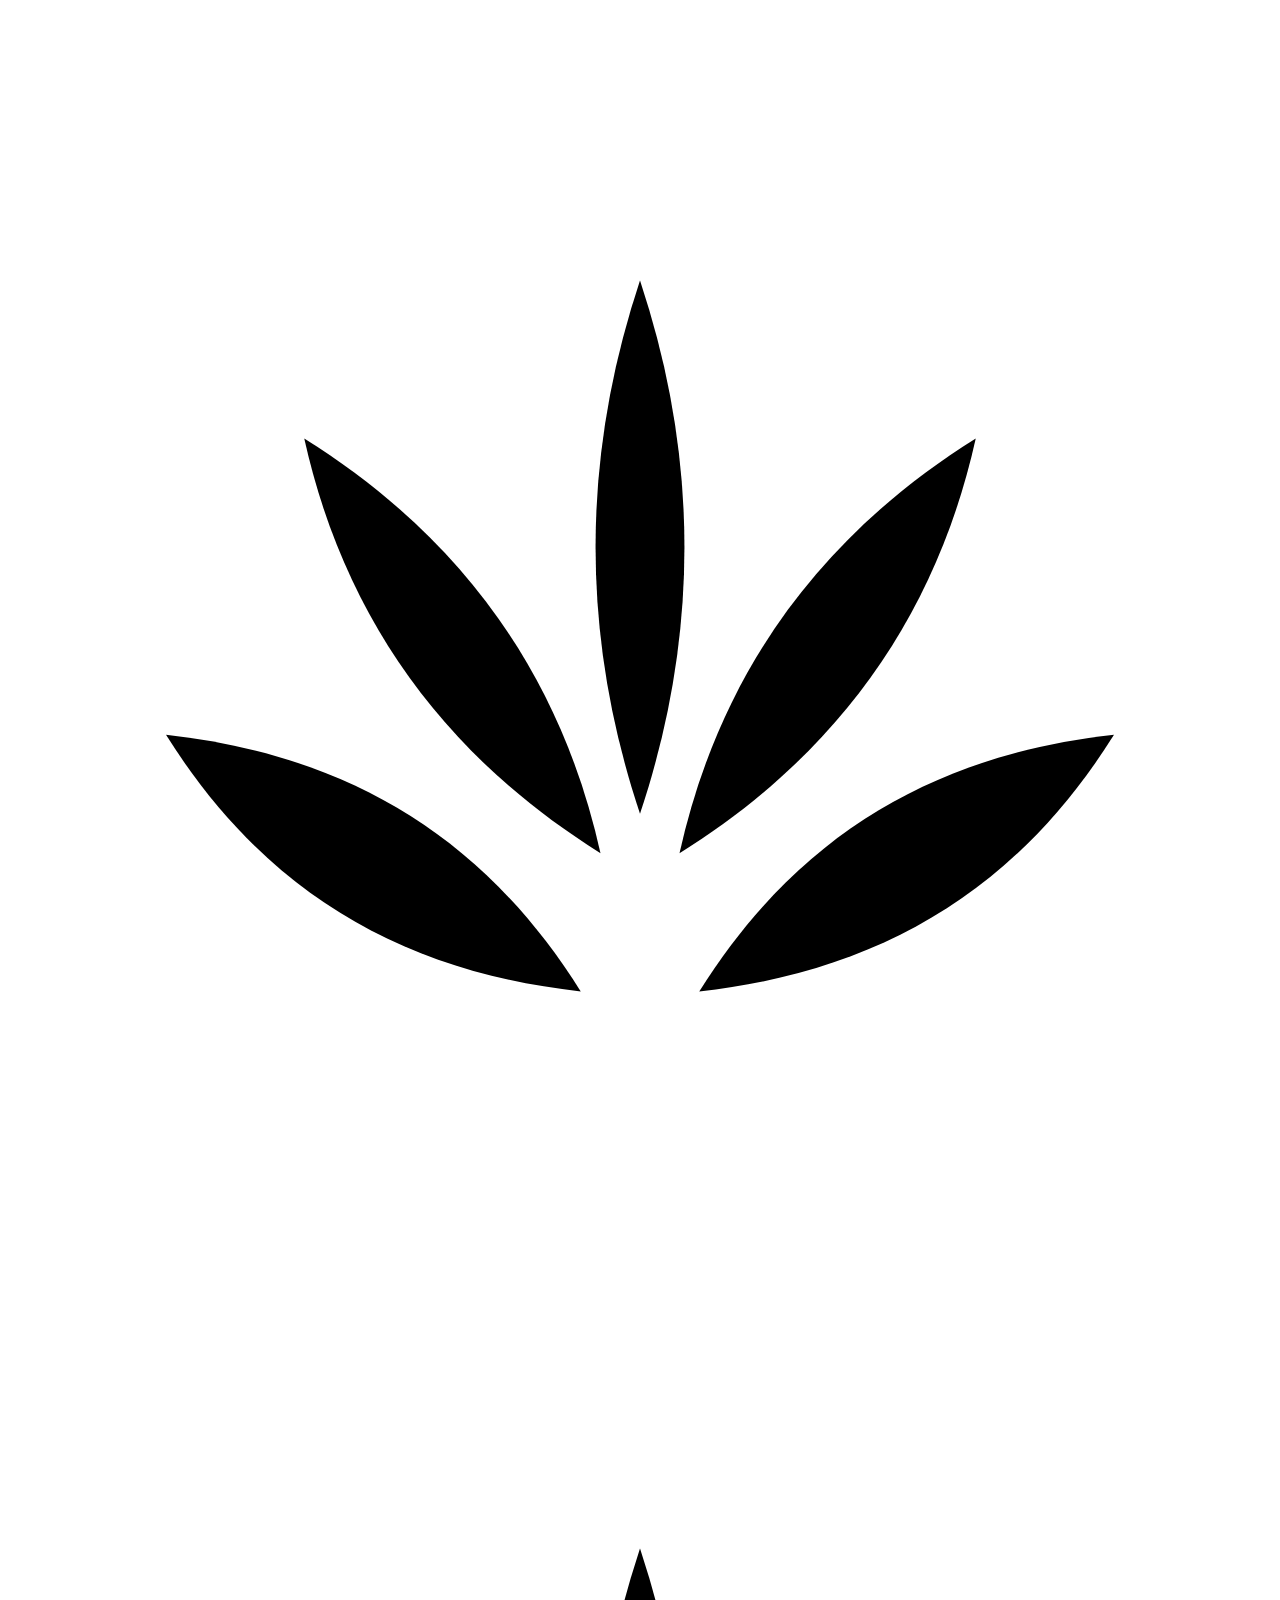
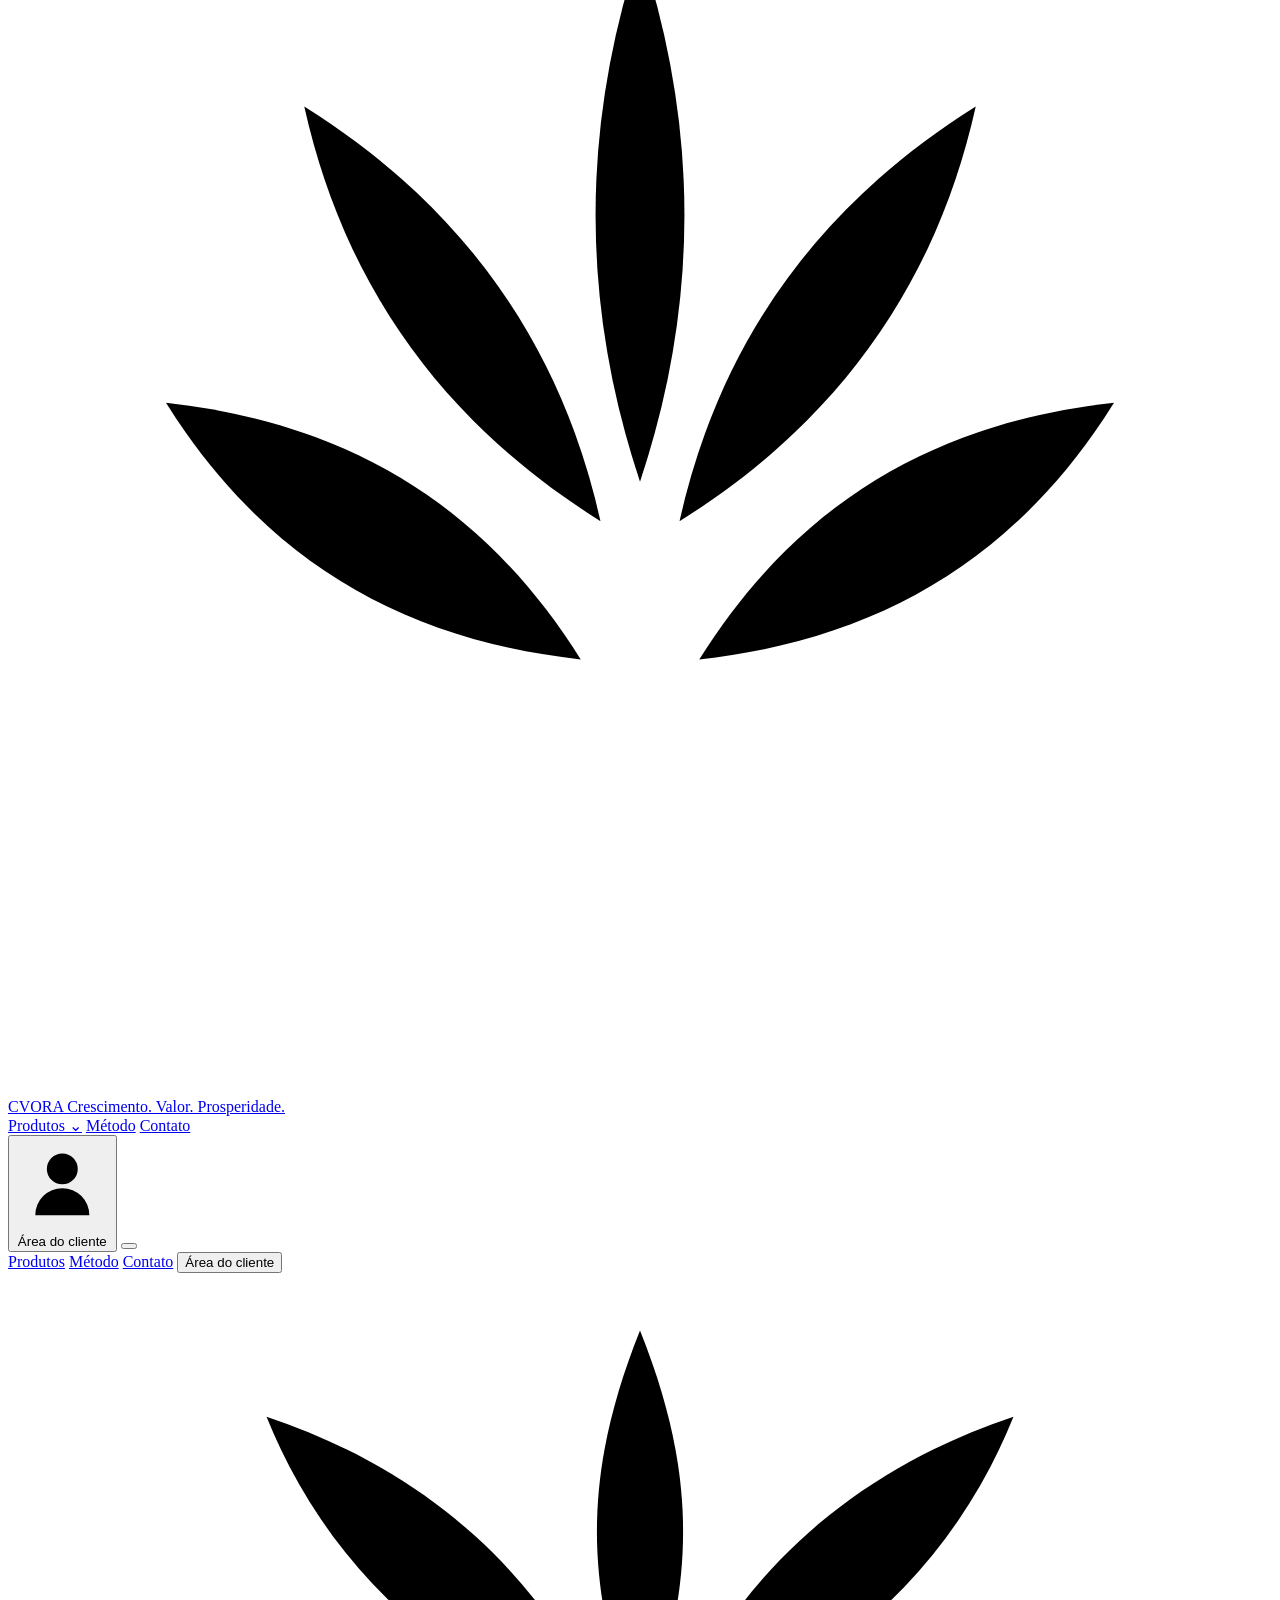
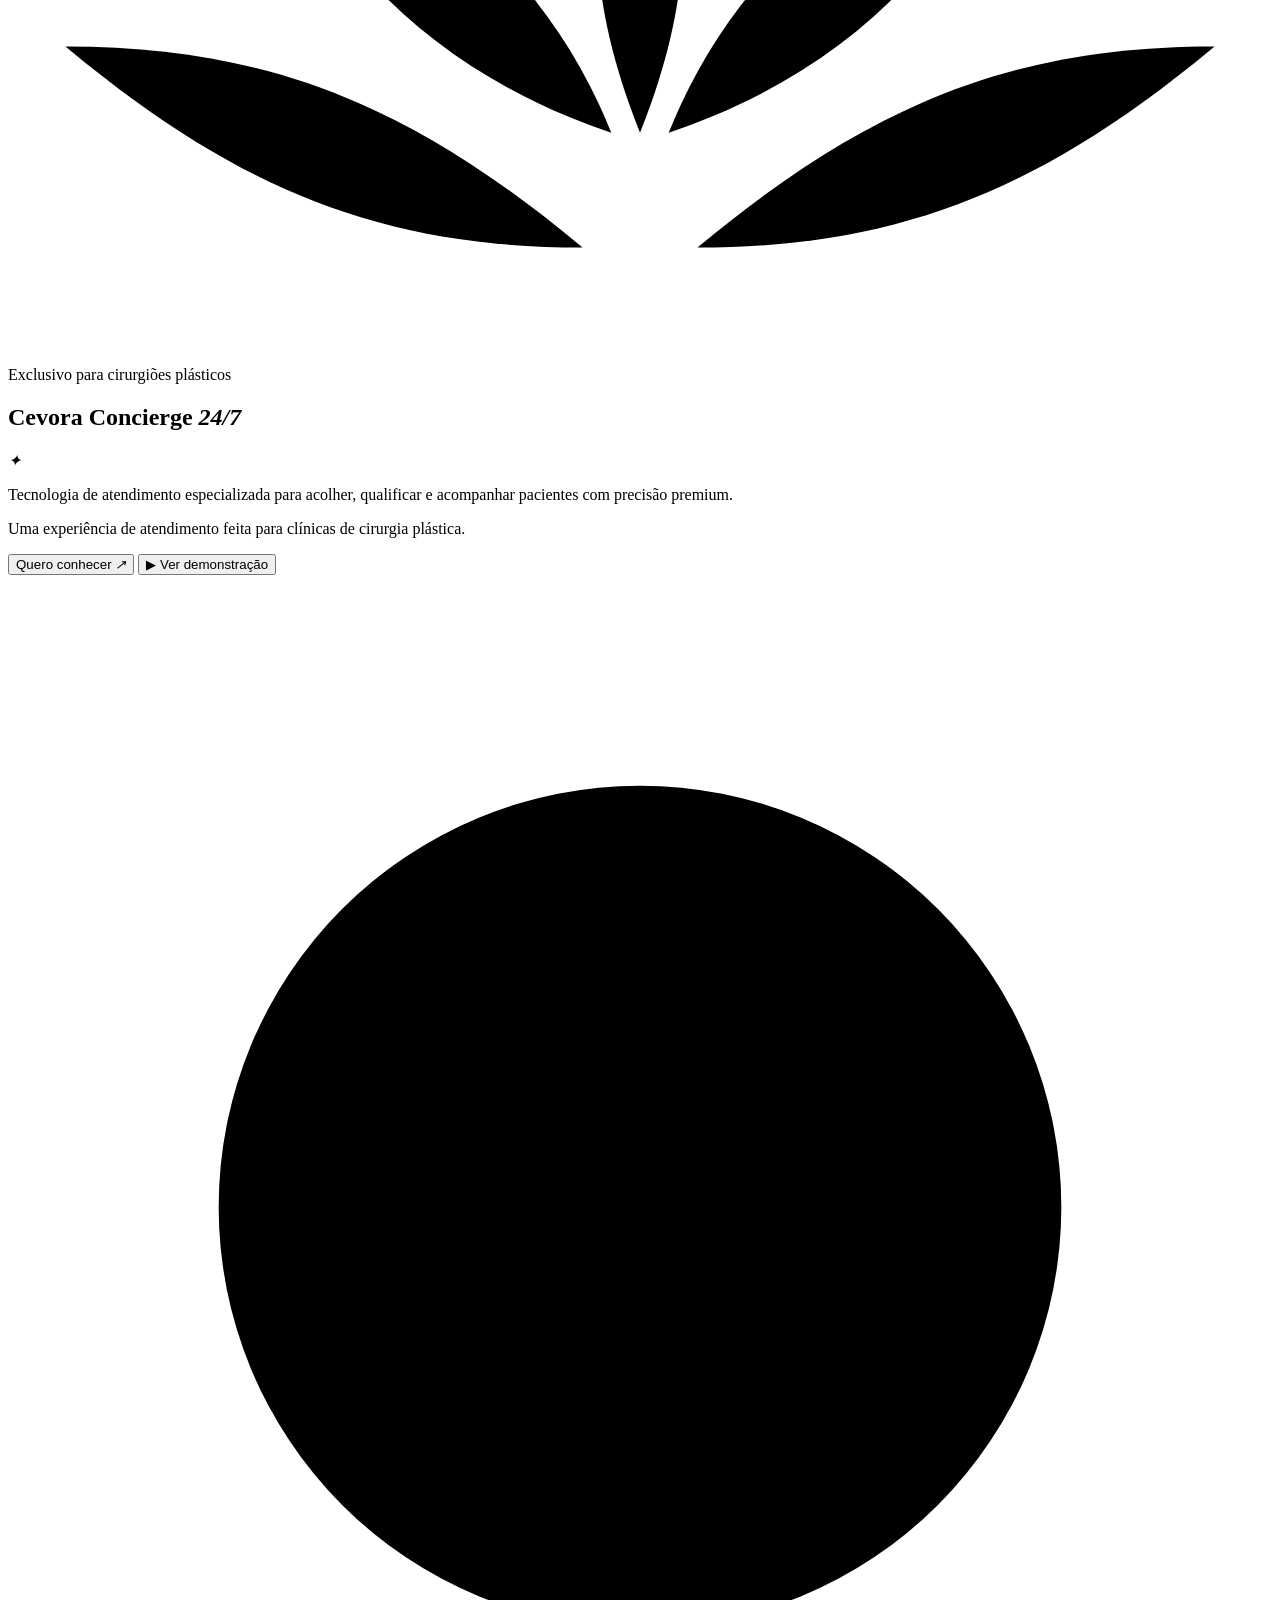
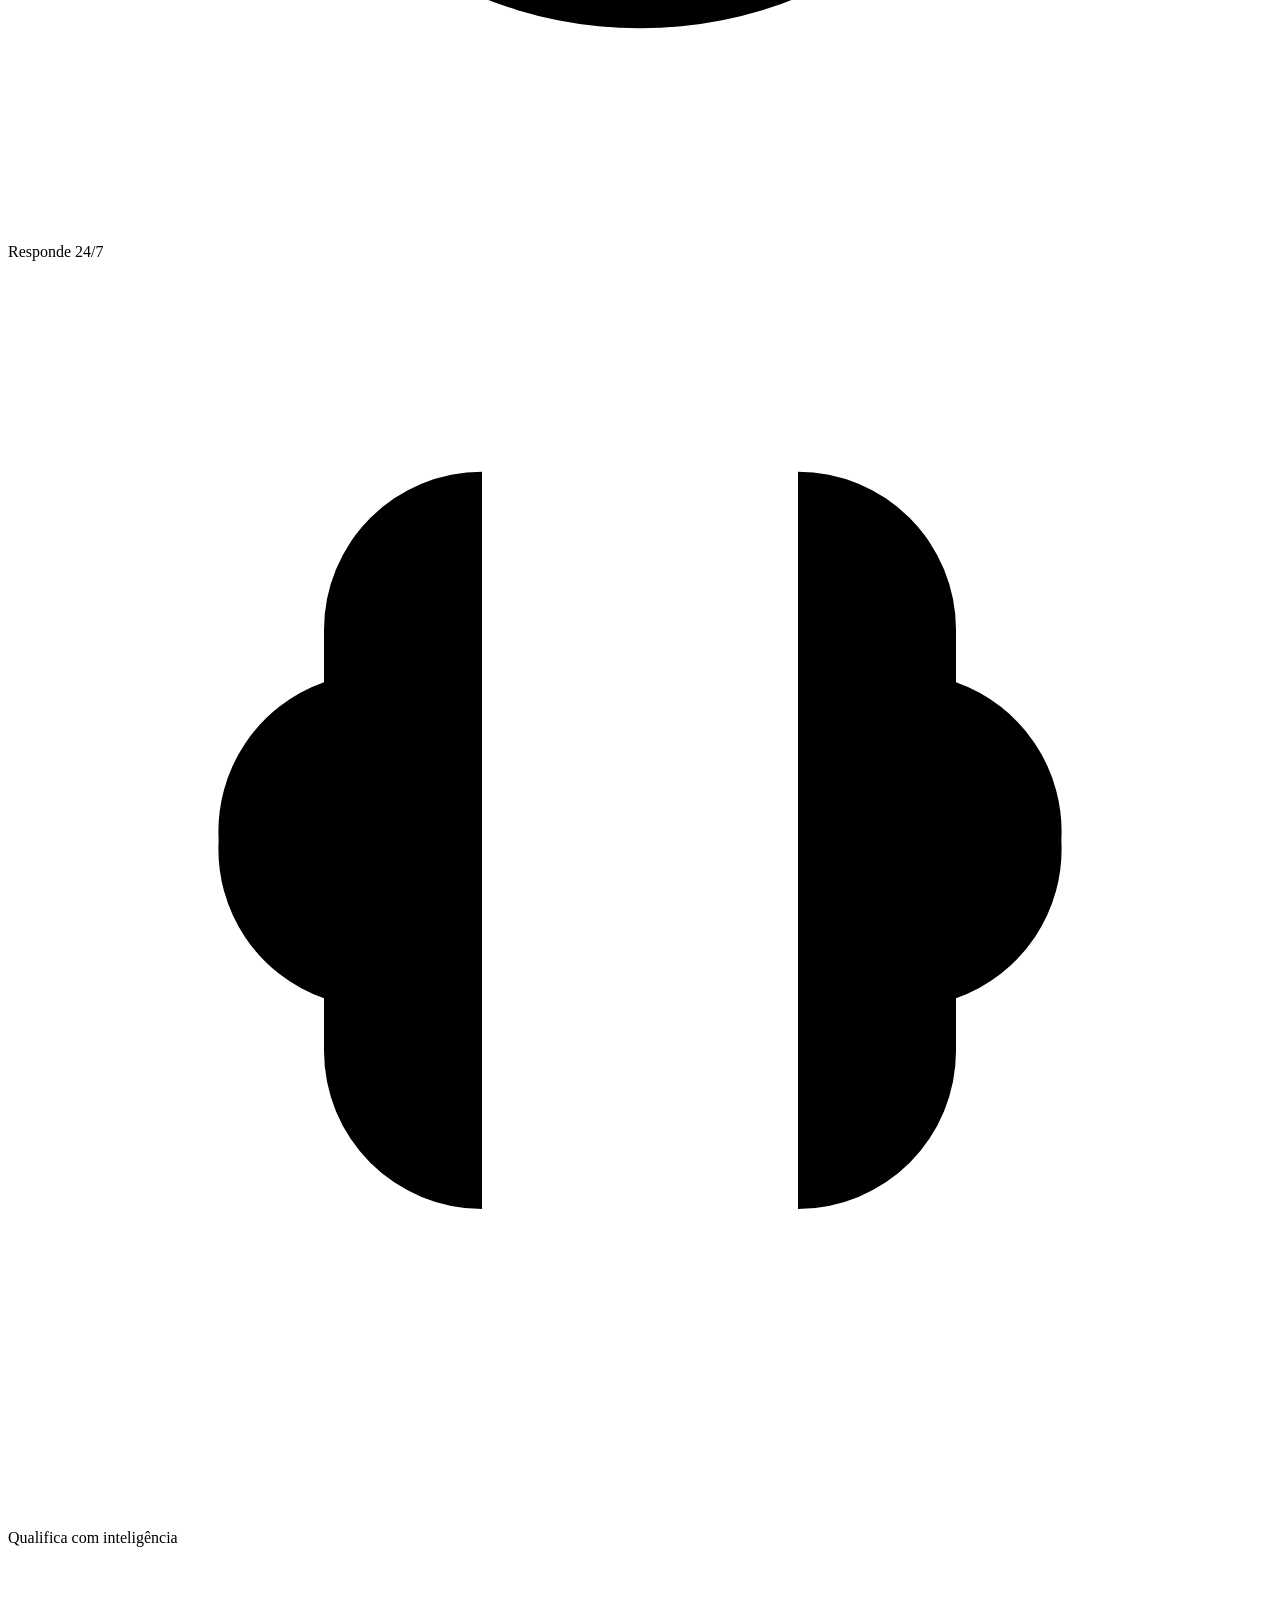
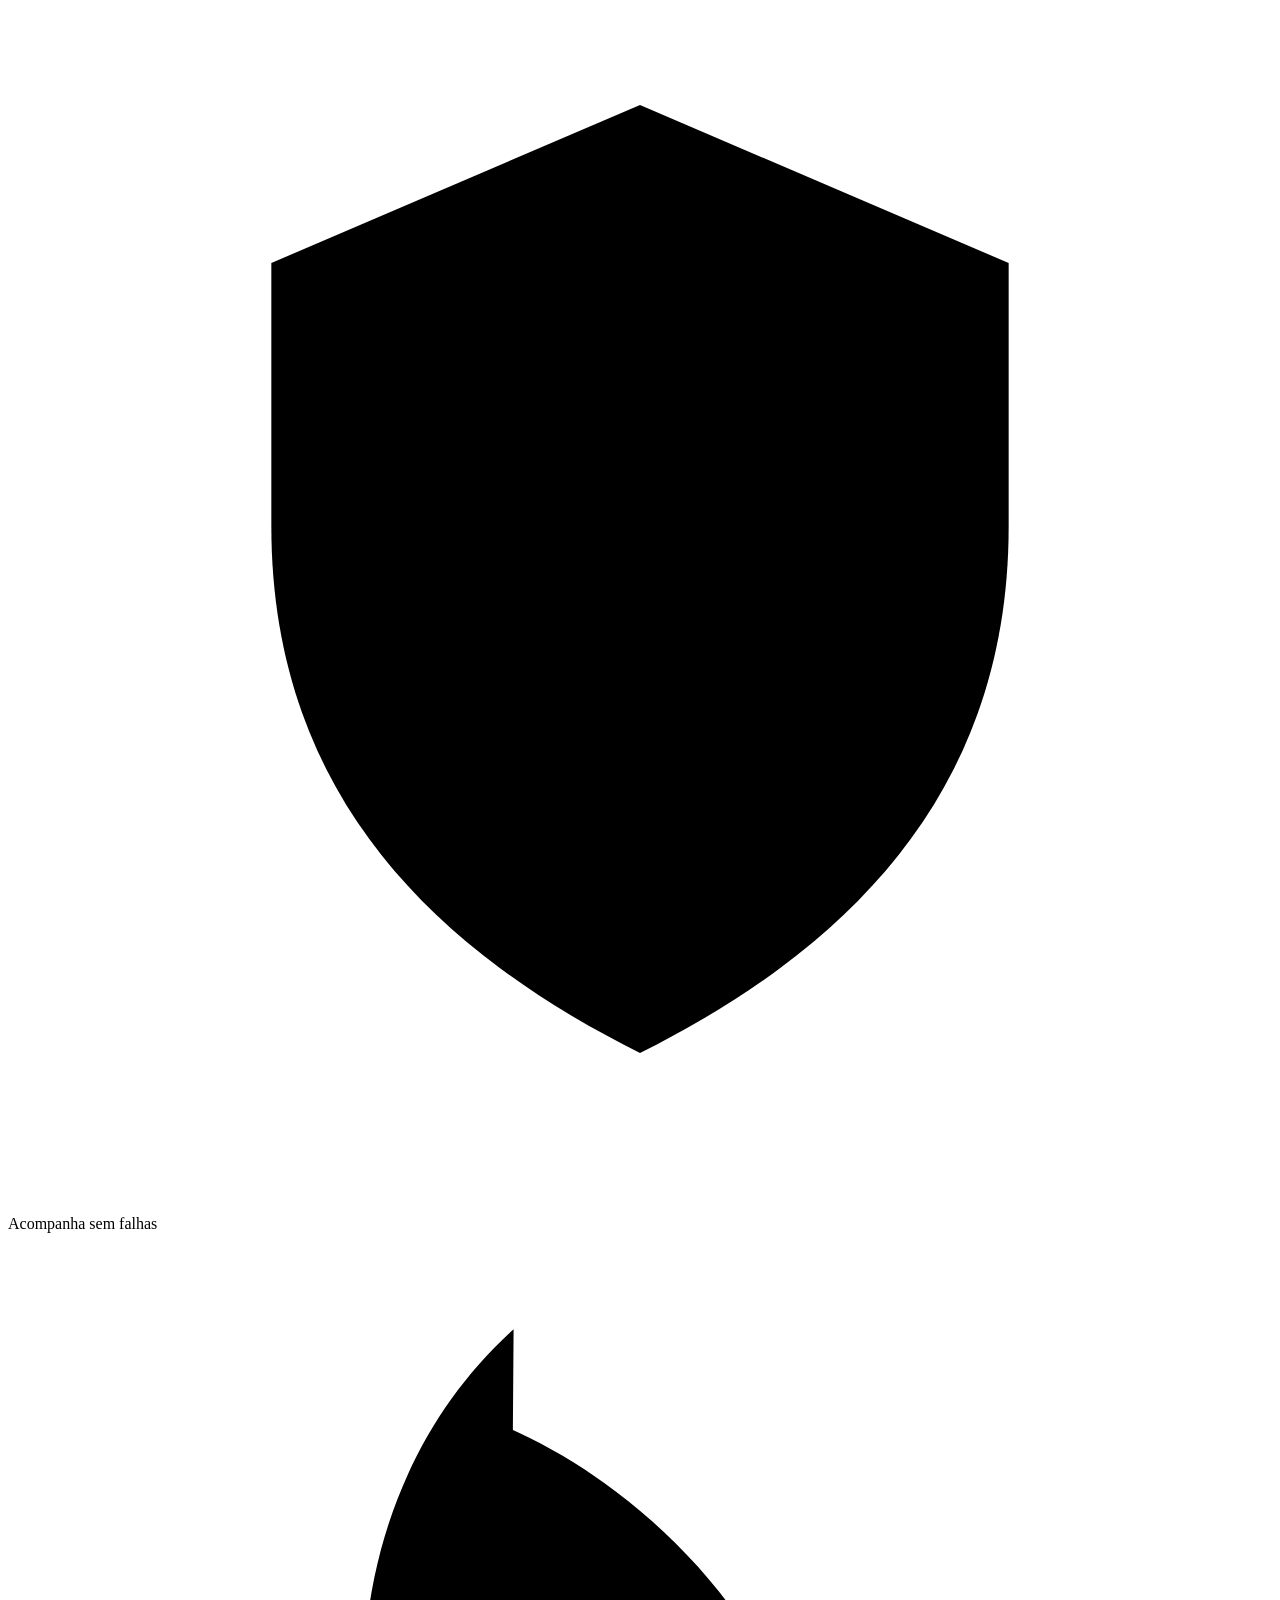
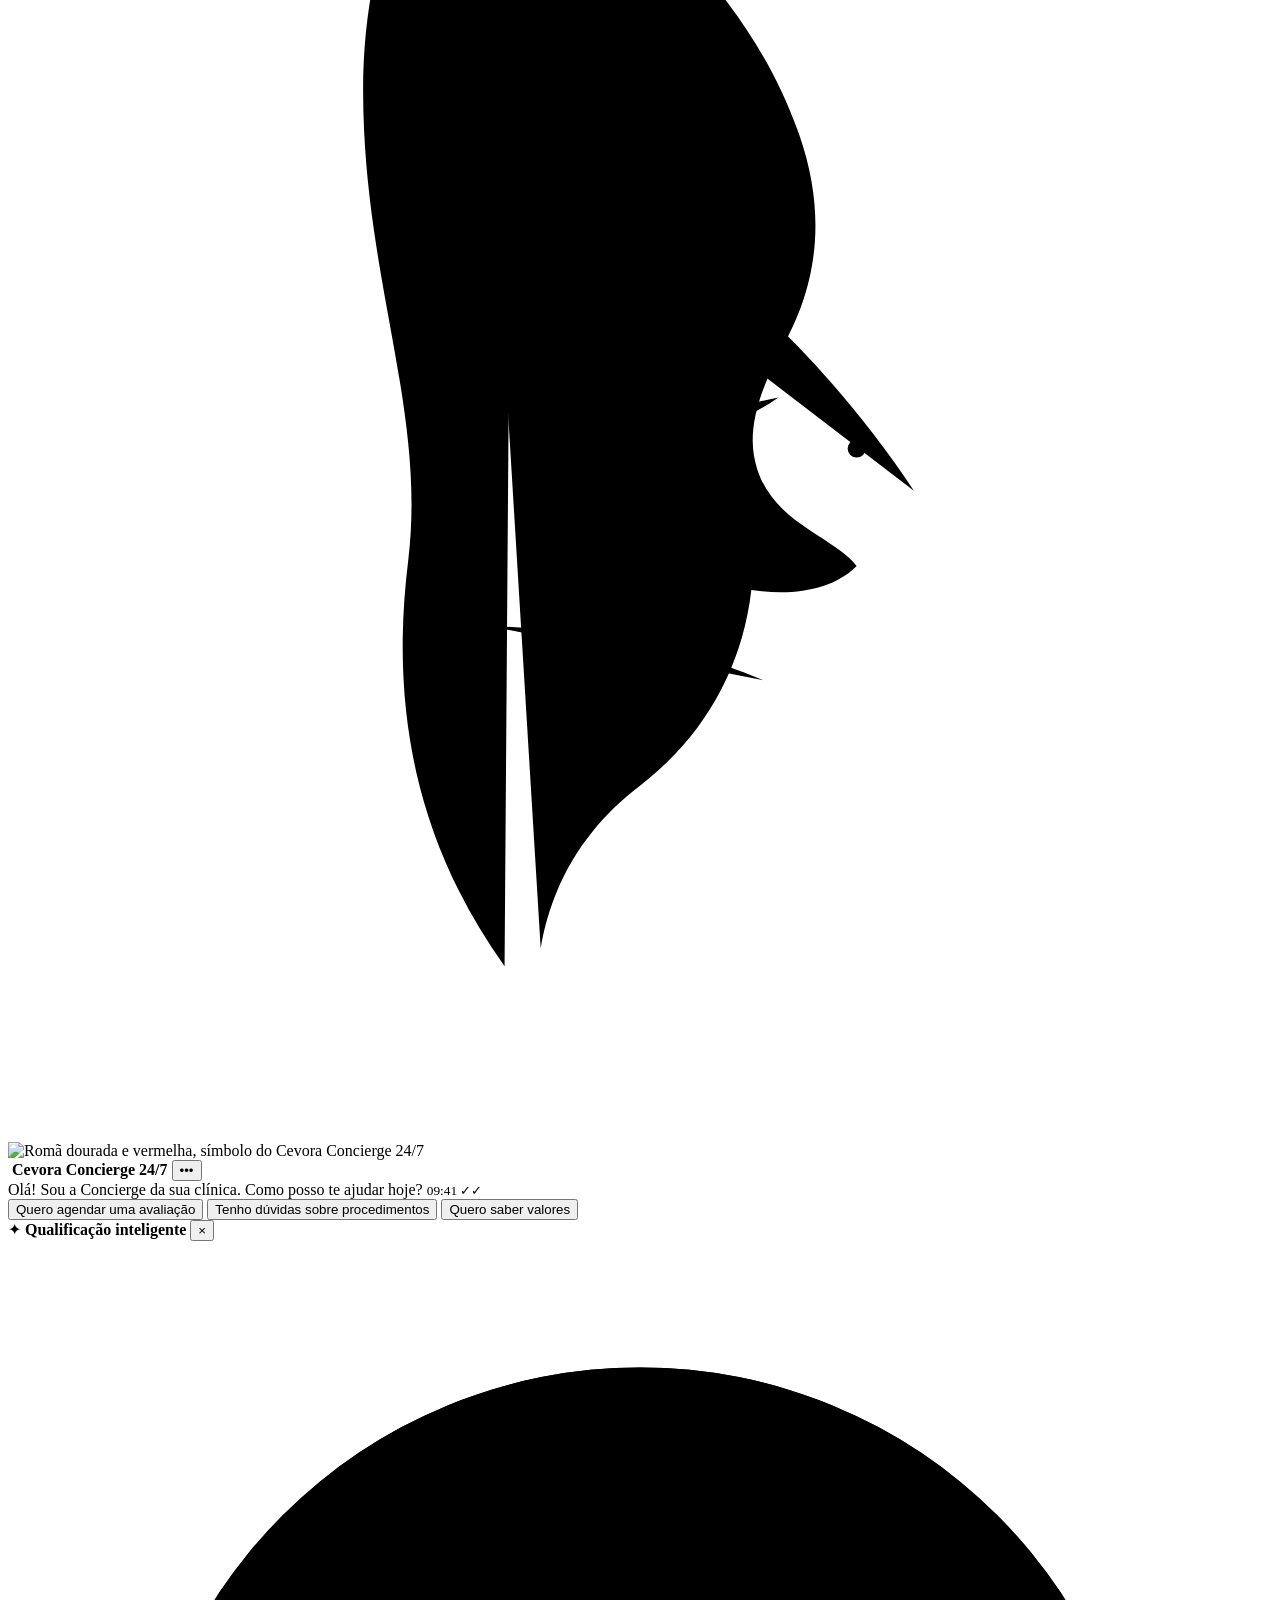
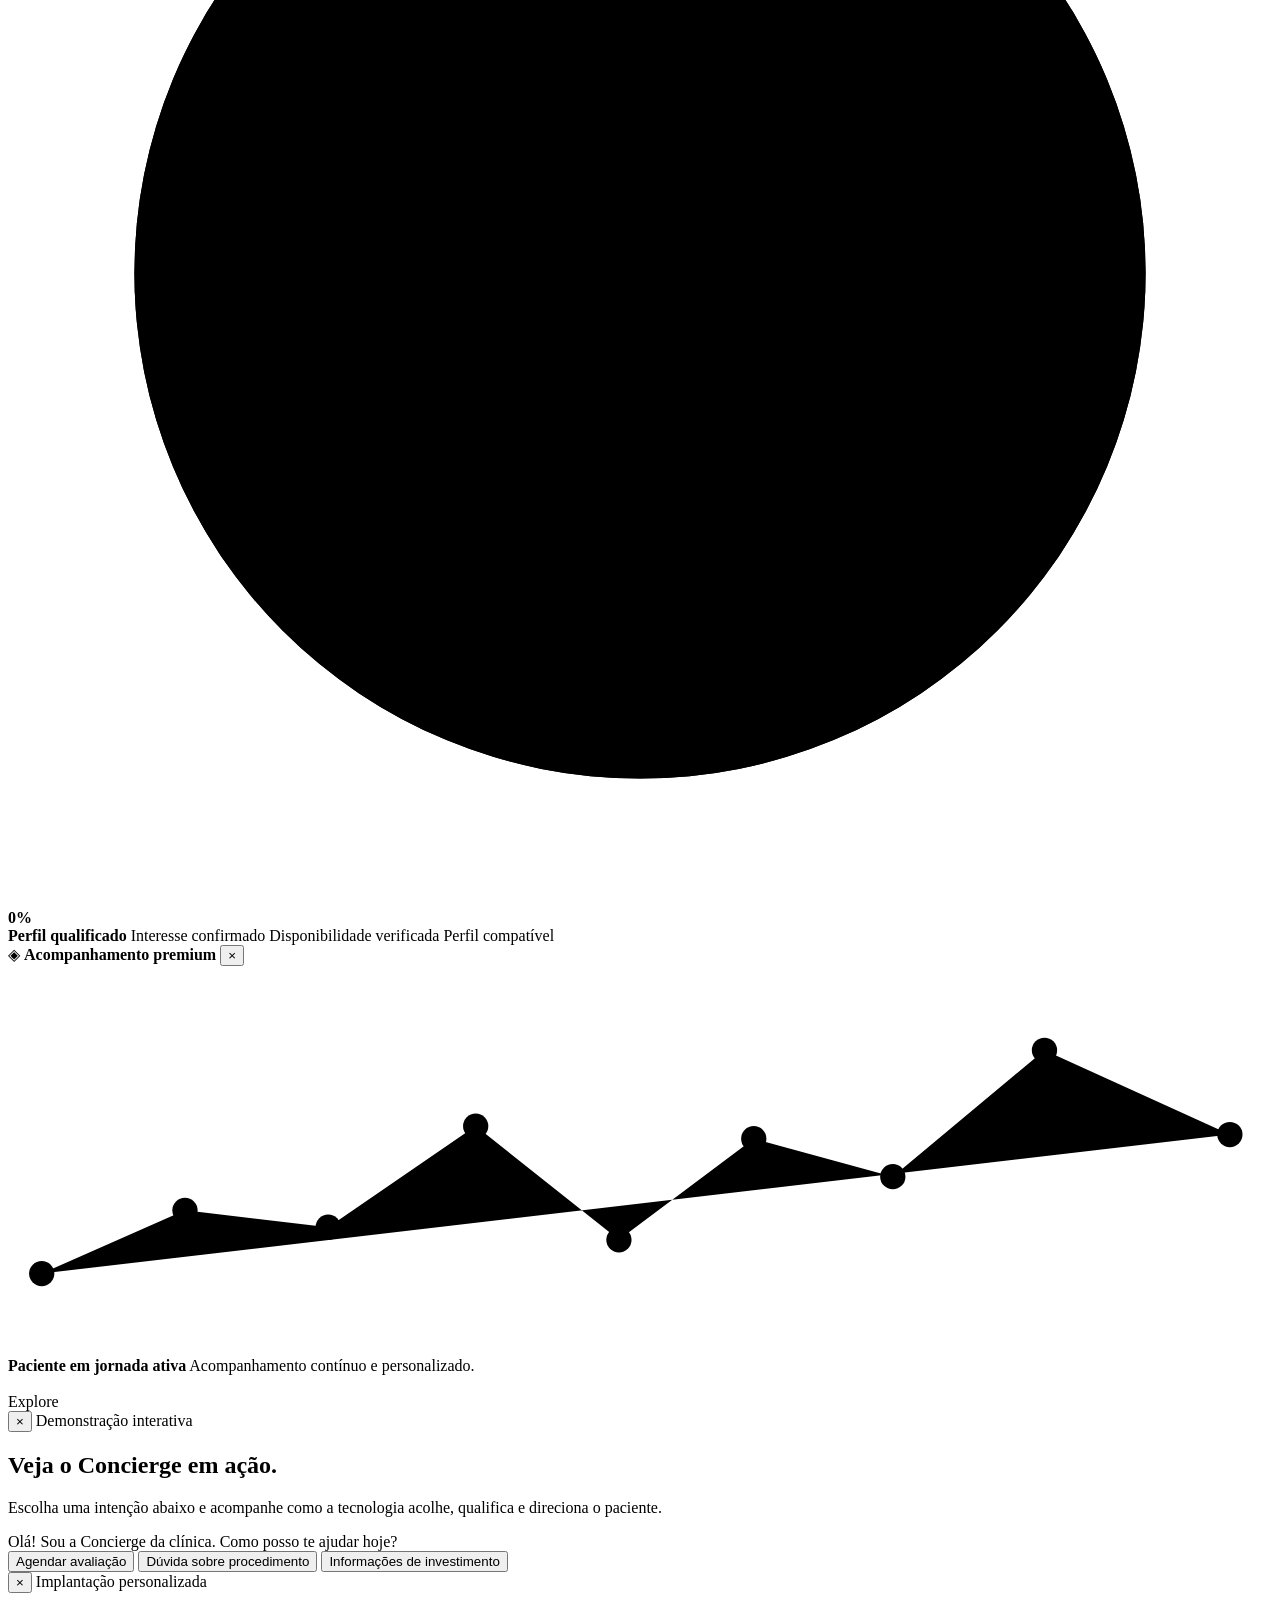
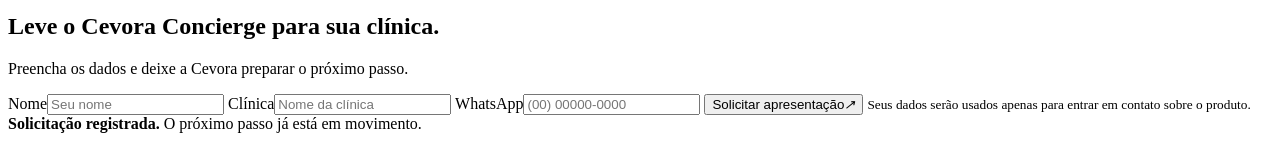
==== index.html @ 23e9121d "Add Cevora Concierge hero structure" ====
<!doctype html>
<html lang="pt-BR">
<head>
  <meta charset="utf-8" />
  <meta name="viewport" content="width=device-width, initial-scale=1" />
  <meta name="theme-color" content="#050403" />
  <meta name="description" content="Cevora Concierge 24/7: tecnologia de atendimento especializada para cirurgiões plásticos." />
  <title>Cevora Concierge 24/7</title>
  <link rel="preconnect" href="https://fonts.googleapis.com" />
  <link rel="preconnect" href="https://fonts.gstatic.com" crossorigin />
  <link href="https://fonts.googleapis.com/css2?family=Cormorant+Garamond:wght@400;500;600&family=Manrope:wght@400;500;600;700&display=swap" rel="stylesheet" />
  <link rel="icon" href="favicon.svg" type="image/svg+xml" />
  <link rel="stylesheet" href="styles.css" />
</head>
<body>
  <div class="page-noise" aria-hidden="true"></div>
  <div class="page-grid" aria-hidden="true"></div>
  <canvas id="ambientCanvas" class="ambient-canvas" aria-hidden="true"></canvas>

  <div class="loader" id="loader" aria-hidden="true">
    <div class="loader__mark">
      <svg viewBox="0 0 64 64" role="img" aria-label="Símbolo Cevora">
        <path d="M32 6c3 9 3 18 0 27C29 24 29 15 32 6Z" />
        <path d="M15 14c8 5 13 12 15 21-8-5-13-12-15-21Z" />
        <path d="M49 14c-8 5-13 12-15 21 8-5 13-12 15-21Z" />
        <path d="M8 29c9 1 16 5 21 13-9-1-16-5-21-13Z" />
        <path d="M56 29c-9 1-16 5-21 13 9-1 16-5 21-13Z" />
        <path d="M19 47c7 3 19 3 26 0" fill="none" />
      </svg>
    </div>
    <div class="loader__line"><span></span></div>
  </div>

  <header class="site-header" data-animate="header">
    <div class="header-frame frame-corners">
      <a class="brand" href="#top" aria-label="Cevora, início">
        <span class="brand__mark" aria-hidden="true">
          <svg viewBox="0 0 64 64">
            <path d="M32 6c3 9 3 18 0 27C29 24 29 15 32 6Z" />
            <path d="M15 14c8 5 13 12 15 21-8-5-13-12-15-21Z" />
            <path d="M49 14c-8 5-13 12-15 21 8-5 13-12 15-21Z" />
            <path d="M8 29c9 1 16 5 21 13-9-1-16-5-21-13Z" />
            <path d="M56 29c-9 1-16 5-21 13 9-1 16-5 21-13Z" />
            <path d="M19 47c7 3 19 3 26 0" fill="none" />
          </svg>
        </span>
        <span class="brand__type">
          <span class="brand__name" aria-label="CEVORA">
            <span>C</span><span class="brand__e" aria-hidden="true"><i></i><i></i><i></i></span><span>VORA</span>
          </span>
          <span class="brand__tag">Crescimento. Valor. Prosperidade.</span>
        </span>
      </a>

      <nav class="desktop-nav" aria-label="Navegação principal">
        <a href="#produto">Produtos <span>⌄</span></a>
        <a href="#metodo">Método</a>
        <a href="#contato">Contato</a>
      </nav>

      <div class="header-actions">
        <button class="client-button" type="button" data-open="contact">
          <svg viewBox="0 0 24 24" aria-hidden="true"><path d="M12 12a4 4 0 1 0 0-8 4 4 0 0 0 0 8Zm7 8a7 7 0 0 0-14 0" /></svg>
          Área do cliente
        </button>
        <button class="menu-button" id="menuButton" type="button" aria-label="Abrir menu" aria-expanded="false">
          <span></span><span></span>
        </button>
      </div>
    </div>
  </header>

  <div class="mobile-menu" id="mobileMenu" aria-hidden="true">
    <a href="#produto">Produtos</a>
    <a href="#metodo">Método</a>
    <a href="#contato">Contato</a>
    <button type="button" data-open="contact">Área do cliente</button>
  </div>

  <main id="top">
    <section class="hero frame-corners" id="produto">
      <div class="hero__ornament hero__ornament--left" aria-hidden="true"></div>
      <div class="hero__ornament hero__ornament--right" aria-hidden="true"></div>
      <div class="hero__halo hero__halo--one" aria-hidden="true"></div>
      <div class="hero__halo hero__halo--two" aria-hidden="true"></div>

      <div class="hero__content">
        <div class="eyebrow reveal clip-slide delay-100">
          <span class="eyebrow__icon" aria-hidden="true">
            <svg viewBox="0 0 44 24"><path d="M22 2c2 5 2 9 0 14-2-5-2-9 0-14Z"/><path d="M9 5c6 2 10 6 12 11-6-2-10-6-12-11Z"/><path d="M35 5c-6 2-10 6-12 11 6-2 10-6 12-11Z"/><path d="M2 13c7 0 12 2 18 7-7 0-12-2-18-7Z"/><path d="M42 13c-7 0-12 2-18 7 7 0 12-2 18-7Z"/></svg>
          </span>
          Exclusivo para cirurgiões plásticos
        </div>

        <h1 class="hero__title" aria-label="Cevora Concierge 24/7">
          <span class="word-mask"><span class="word-inner gold-gradient">Cevora</span></span>
          <span class="word-mask"><span class="word-inner delay-100">Concierge <em>24/7</em></span></span>
        </h1>

        <div class="title-rule reveal clip-slide delay-300" aria-hidden="true">
          <span></span><i>✦</i><span></span>
        </div>

        <p class="hero__copy reveal clip-slide delay-400">
          Tecnologia de atendimento especializada para acolher, qualificar e acompanhar pacientes com precisão premium.
        </p>

        <p class="hero__support reveal clip-slide delay-500">
          <span></span>
          Uma experiência de atendimento feita para clínicas de cirurgia plástica.
        </p>

        <div class="hero__actions reveal clip-slide delay-600">
          <button class="button button--primary magnetic" type="button" data-open="contact">
            <span class="button__icon pomegranate-mini" aria-hidden="true"></span>
            <span>Quero conhecer</span>
            <i aria-hidden="true">↗</i>
          </button>
          <button class="button button--ghost magnetic" type="button" data-open="demo">
            <span class="play-icon" aria-hidden="true">▶</span>
            <span>Ver demonstração</span>
          </button>
        </div>

        <div class="benefits reveal clip-slide delay-700" aria-label="Principais benefícios">
          <div class="benefit-card" data-tilt>
            <span class="benefit-card__icon">
              <svg viewBox="0 0 24 24" aria-hidden="true"><path d="M12 7v5l3 2"/><circle cx="12" cy="12" r="8"/><path d="M19 5l2-2M5 5 3 3"/></svg>
            </span>
            <span>Responde 24/7</span>
          </div>
          <div class="benefit-card" data-tilt>
            <span class="benefit-card__icon">
              <svg viewBox="0 0 24 24" aria-hidden="true"><path d="M9 4a3 3 0 0 0-3 3v1a3 3 0 0 0-2 3 3 3 0 0 0 2 3v1a3 3 0 0 0 3 3M15 4a3 3 0 0 1 3 3v1a3 3 0 0 1 2 3 3 3 0 0 1-2 3v1a3 3 0 0 1-3 3M9 4v16M15 4v16M9 9h6M9 15h6"/></svg>
            </span>
            <span>Qualifica com inteligência</span>
          </div>
          <div class="benefit-card" data-tilt>
            <span class="benefit-card__icon">
              <svg viewBox="0 0 24 24" aria-hidden="true"><path d="M12 3 5 6v5c0 5 3 8 7 10 4-2 7-5 7-10V6l-7-3Z"/><path d="m9 12 2 2 4-5"/></svg>
            </span>
            <span>Acompanha sem falhas</span>
          </div>
        </div>
      </div>

      <div class="hero__visual reveal clip-slide delay-300" aria-label="Demonstração visual do Cevora Concierge 24/7">
        <svg class="face-outline" viewBox="0 0 420 500" aria-hidden="true">
          <path d="M168 32c-32 29-50 71-50 120 0 62 21 106 15 156-6 48 2 93 32 135" />
          <path d="M154 60c44 15 91 55 109 107 9 26 6 49-5 69-9 17-13 30-9 42 6 18 25 22 33 32-8 8-21 10-35 8-3 26-16 49-37 65-16 12-29 30-33 54" />
          <path d="M173 94c-3 43 7 77 31 101 18 18 25 33 21 46-4 11-14 17-28 18" />
          <path d="M145 166c19-15 42-18 61-6" />
          <path d="M211 264c16 3 31 0 45-10" />
          <path d="M160 330c32 1 63 6 91 18" />
          <path class="face-outline__dotted" d="M126 151c64 18 132 69 175 134" />
          <circle cx="126" cy="151" r="3"/><circle cx="166" cy="168" r="3"/><circle cx="206" cy="193" r="3"/><circle cx="247" cy="230" r="3"/><circle cx="282" cy="271" r="3"/>
        </svg>

        <div class="orbit orbit--outer" aria-hidden="true"><span class="orbit-node orbit-node--one"></span><span class="orbit-node orbit-node--two"></span></div>
        <div class="orbit orbit--inner" aria-hidden="true"><span class="orbit-node orbit-node--three"></span></div>
        <div class="product-glow" aria-hidden="true"></div>

        <div class="product-art parallax-layer" data-depth="0.08">
          <img src="assets/pomegranate.webp" alt="Romã dourada e vermelha, símbolo do Cevora Concierge 24/7" />
        </div>

        <article class="floating-card chat-card parallax-layer" data-depth="0.14" data-float="1">
          <header class="floating-card__header">
            <span class="avatar"><img src="assets/pomegranate.webp" alt="" /></span>
            <strong>Cevora Concierge 24/7</strong>
            <button type="button" aria-label="Mais opções">•••</button>
          </header>
          <div class="chat-message" id="chatMessage" aria-live="polite">
            <span>Olá! Sou a Concierge da sua clínica.</span>
            <span>Como posso te ajudar hoje?</span>
            <small>09:41 ✓✓</small>
          </div>
          <div class="chat-options">
            <button type="button" data-chat="Quero agendar uma avaliação">Quero agendar uma avaliação</button>
            <button type="button" data-chat="Tenho dúvidas sobre procedimentos">Tenho dúvidas sobre procedimentos</button>
            <button type="button" data-chat="Quero saber valores">Quero saber valores</button>
          </div>
        </article>

        <article class="floating-card score-card parallax-layer" data-depth="0.1" data-float="2">
          <header class="floating-card__header compact">
            <span class="spark">✦</span>
            <strong>Qualificação inteligente</strong>
            <button type="button" aria-label="Fechar cartão">×</button>
          </header>
          <div class="score-card__body">
            <div class="score-ring" aria-label="92 por cento qualificado">
              <svg viewBox="0 0 100 100" aria-hidden="true">
                <circle cx="50" cy="50" r="40" class="score-ring__track" />
                <circle cx="50" cy="50" r="40" class="score-ring__value" />
              </svg>
              <strong data-count="92">0%</strong>
            </div>
            <div class="score-copy">
              <strong>Perfil qualificado</strong>
              <span>Interesse confirmado</span>
              <span>Disponibilidade verificada</span>
              <span>Perfil compatível</span>
            </div>
          </div>
        </article>

        <article class="floating-card journey-card parallax-layer" data-depth="0.07" data-float="3">
          <header class="floating-card__header compact">
            <span class="journey-icon">◈</span>
            <strong>Acompanhamento premium</strong>
            <button type="button" aria-label="Fechar cartão">×</button>
          </header>
          <svg class="journey-chart" viewBox="0 0 300 92" role="img" aria-label="Evolução da jornada do paciente">
            <defs>
              <linearGradient id="chartGradient" x1="0" y1="0" x2="1" y2="0">
                <stop offset="0" stop-color="#8d1f29" />
                <stop offset="1" stop-color="#e5b968" />
              </linearGradient>
            </defs>
            <path class="journey-chart__grid" d="M0 70H300M0 45H300M0 20H300" />
            <path class="journey-chart__line" d="M8 73 42 58 76 62 111 38 145 65 177 41 210 50 246 20 290 40" />
            <g class="journey-chart__points">
              <circle cx="8" cy="73" r="3"/><circle cx="42" cy="58" r="3"/><circle cx="76" cy="62" r="3"/><circle cx="111" cy="38" r="3"/><circle cx="145" cy="65" r="3"/><circle cx="177" cy="41" r="3"/><circle cx="210" cy="50" r="3"/><circle cx="246" cy="20" r="3"/><circle cx="290" cy="40" r="3"/>
            </g>
          </svg>
          <div class="journey-card__status">
            <strong>Paciente em jornada ativa</strong>
            <span>Acompanhamento contínuo e personalizado.</span>
          </div>
        </article>

        <div class="product-badge parallax-layer" data-depth="0.11">
          <img src="assets/pomegranate.webp" alt="" />
        </div>
      </div>

      <div class="scroll-hint" aria-hidden="true"><span></span>Explore</div>
    </section>
  </main>

  <div class="modal" id="demoModal" aria-hidden="true" role="dialog" aria-modal="true" aria-labelledby="demoTitle">
    <div class="modal__backdrop" data-close="demo"></div>
    <div class="modal__panel frame-corners">
      <button class="modal__close" type="button" aria-label="Fechar demonstração" data-close="demo">×</button>
      <span class="modal__eyebrow">Demonstração interativa</span>
      <h2 id="demoTitle">Veja o Concierge em ação.</h2>
      <p>Escolha uma intenção abaixo e acompanhe como a tecnologia acolhe, qualifica e direciona o paciente.</p>
      <div class="demo-shell">
        <div class="demo-shell__messages" id="demoMessages">
          <div class="demo-message demo-message--bot">Olá! Sou a Concierge da clínica. Como posso te ajudar hoje?</div>
        </div>
        <div class="demo-shell__options">
          <button type="button" data-demo="agendamento">Agendar avaliação</button>
          <button type="button" data-demo="procedimento">Dúvida sobre procedimento</button>
          <button type="button" data-demo="valor">Informações de investimento</button>
        </div>
      </div>
    </div>
  </div>

  <div class="modal" id="contactModal" aria-hidden="true" role="dialog" aria-modal="true" aria-labelledby="contactTitle">
    <div class="modal__backdrop" data-close="contact"></div>
    <div class="modal__panel modal__panel--contact frame-corners">
      <button class="modal__close" type="button" aria-label="Fechar formulário" data-close="contact">×</button>
      <span class="modal__eyebrow">Implantação personalizada</span>
      <h2 id="contactTitle">Leve o Cevora Concierge para sua clínica.</h2>
      <p>Preencha os dados e deixe a Cevora preparar o próximo passo.</p>
      <form class="lead-form" id="leadForm">
        <label>Nome<input type="text" name="nome" autocomplete="name" required placeholder="Seu nome" /></label>
        <label>Clínica<input type="text" name="clinica" required placeholder="Nome da clínica" /></label>
        <label>WhatsApp<input type="tel" name="whatsapp" autocomplete="tel" required placeholder="(00) 00000-0000" /></label>
        <button class="button button--primary" type="submit"><span>Solicitar apresentação</span><i>↗</i></button>
        <small>Seus dados serão usados apenas para entrar em contato sobre o produto.</small>
      </form>
      <div class="form-success" id="formSuccess" aria-live="polite">
        <strong>Solicitação registrada.</strong>
        <span>O próximo passo já está em movimento.</span>
      </div>
    </div>
  </div>

  <script src="https://cdn.jsdelivr.net/npm/gsap@3.12.5/dist/gsap.min.js"></script>
  <script src="script.js"></script>
</body>
</html>
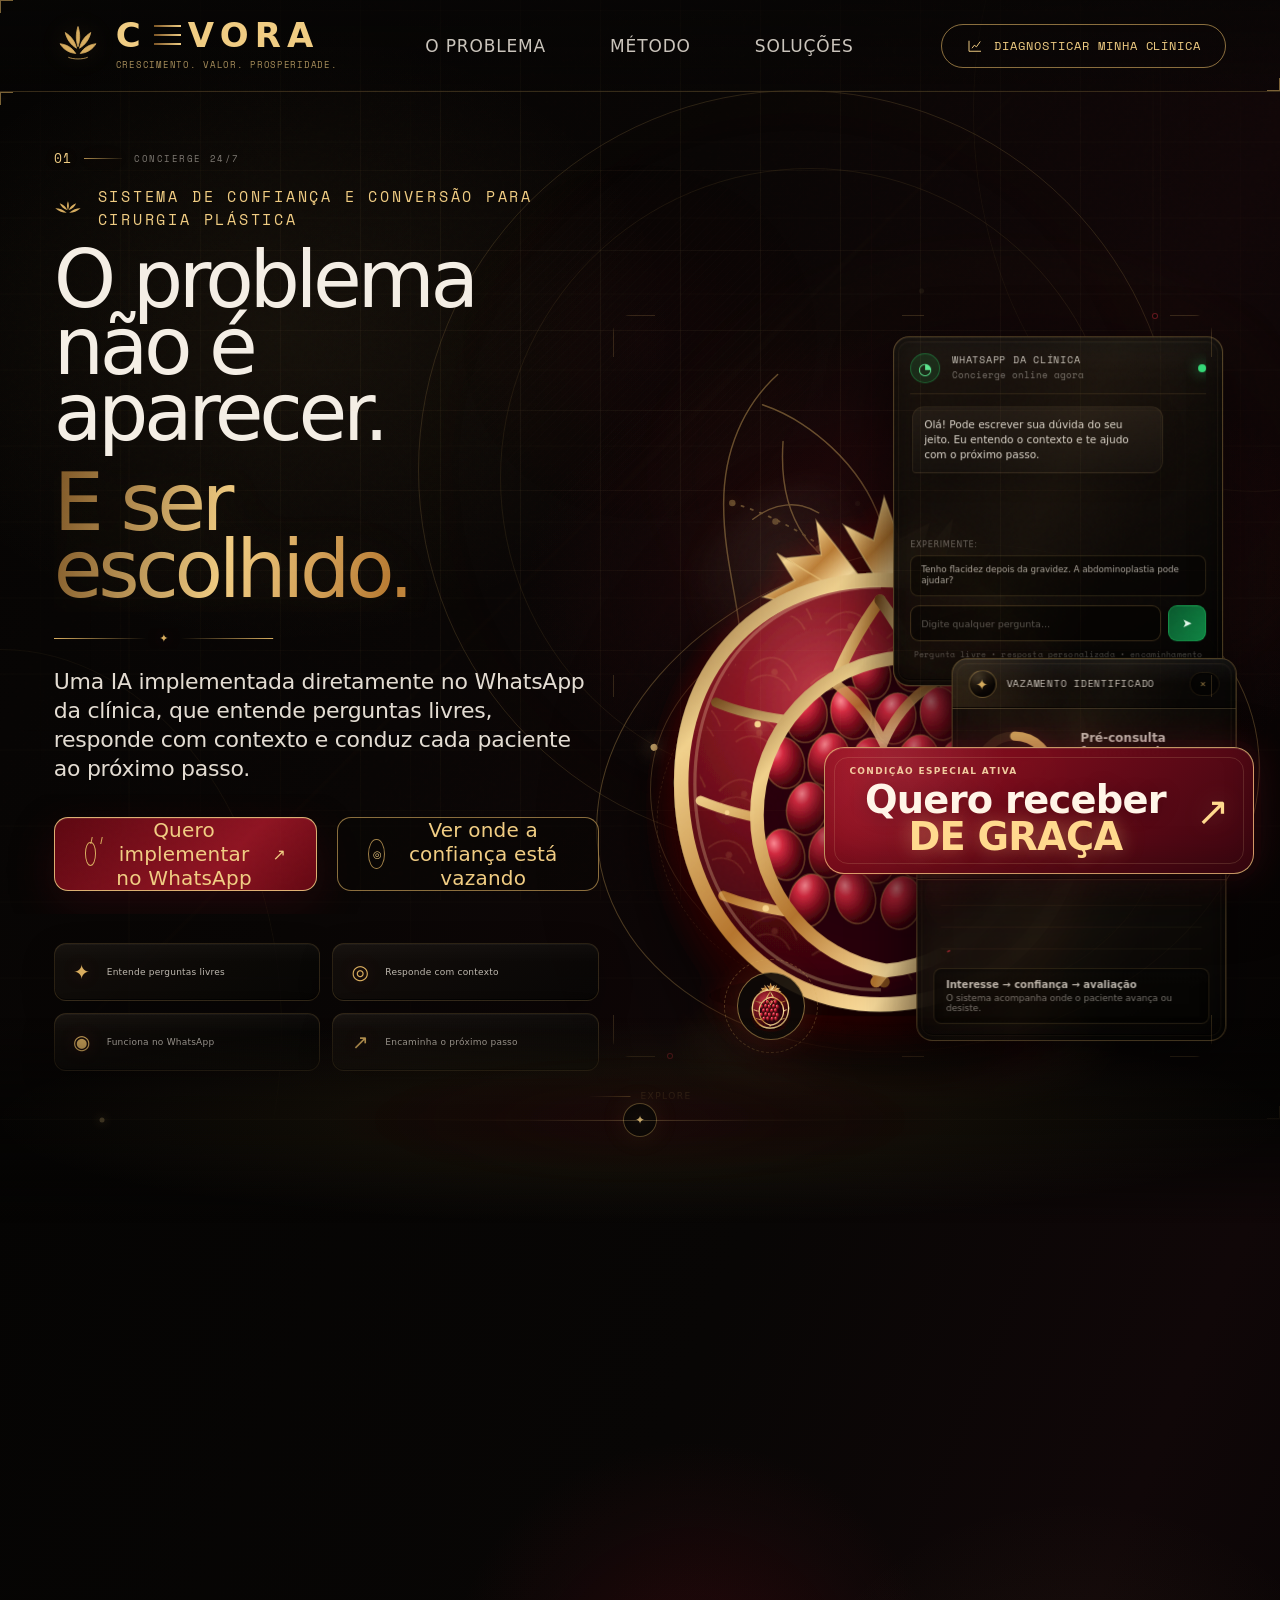
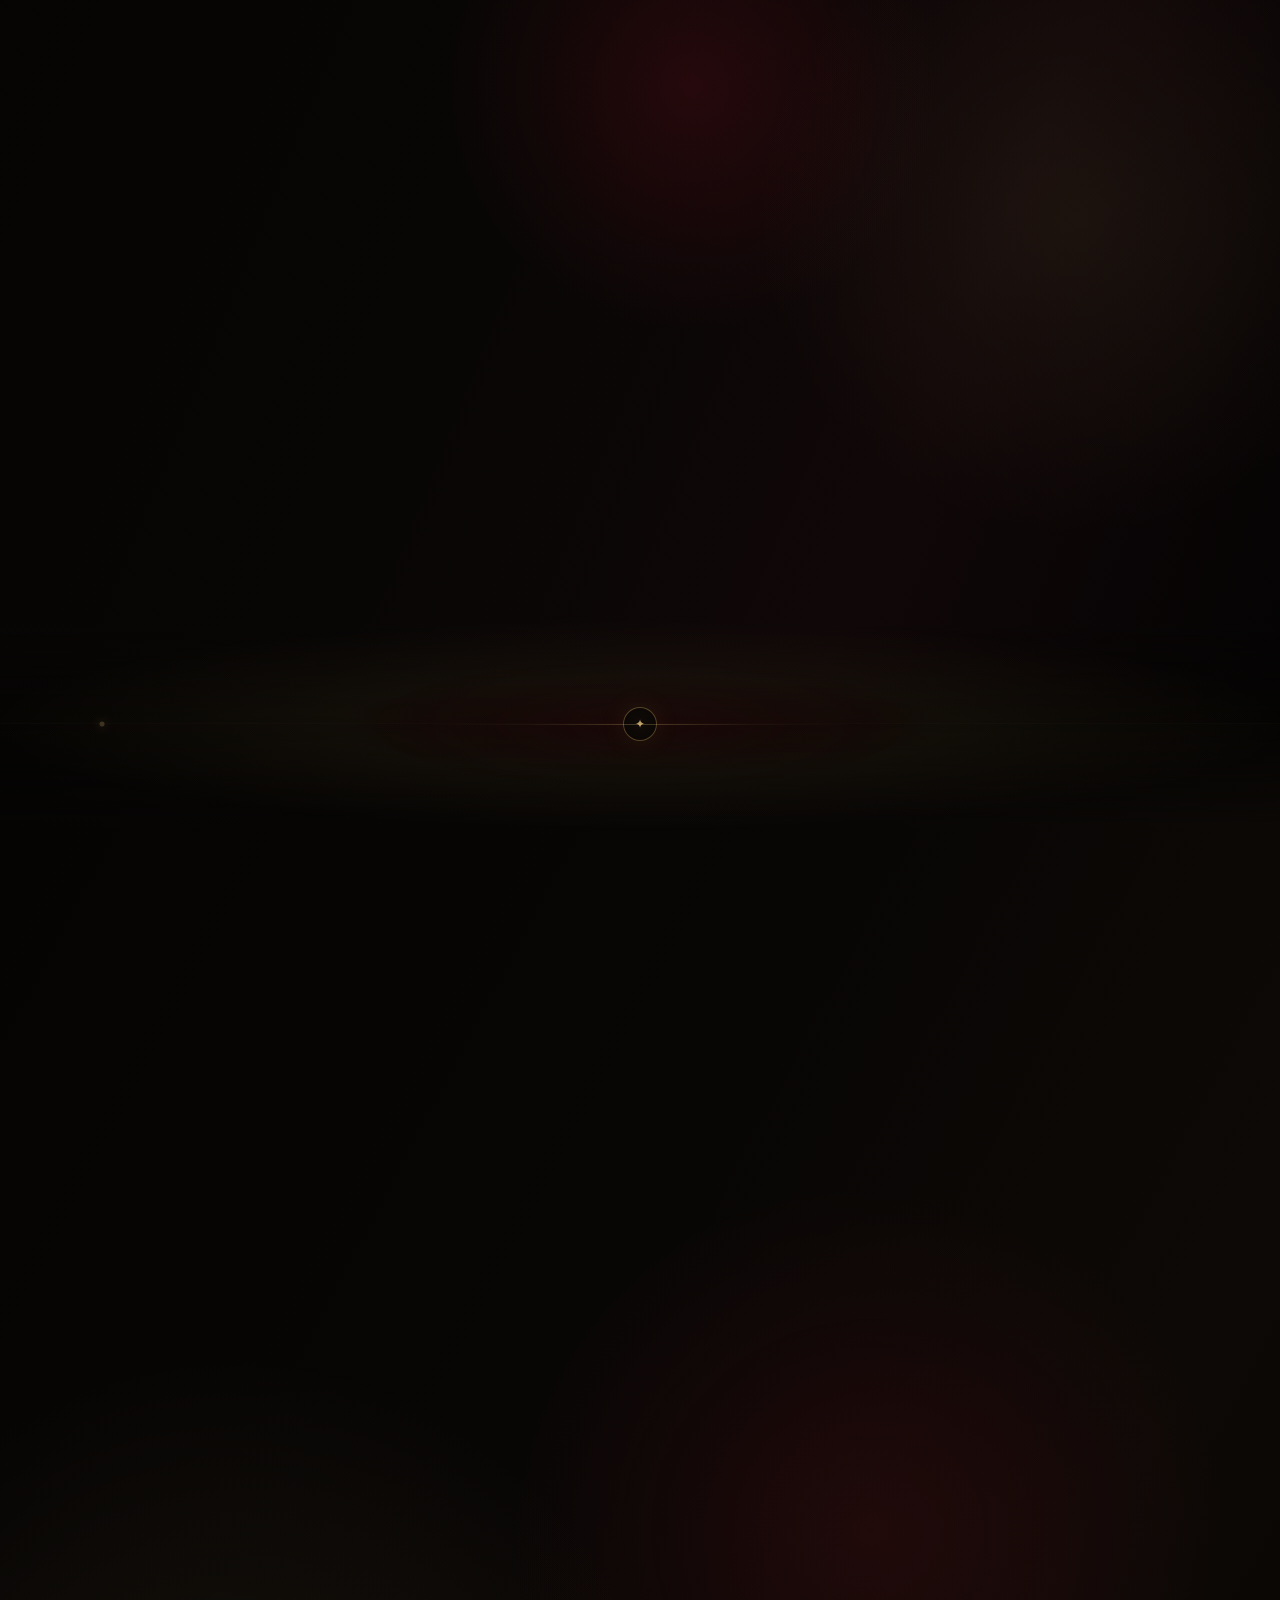
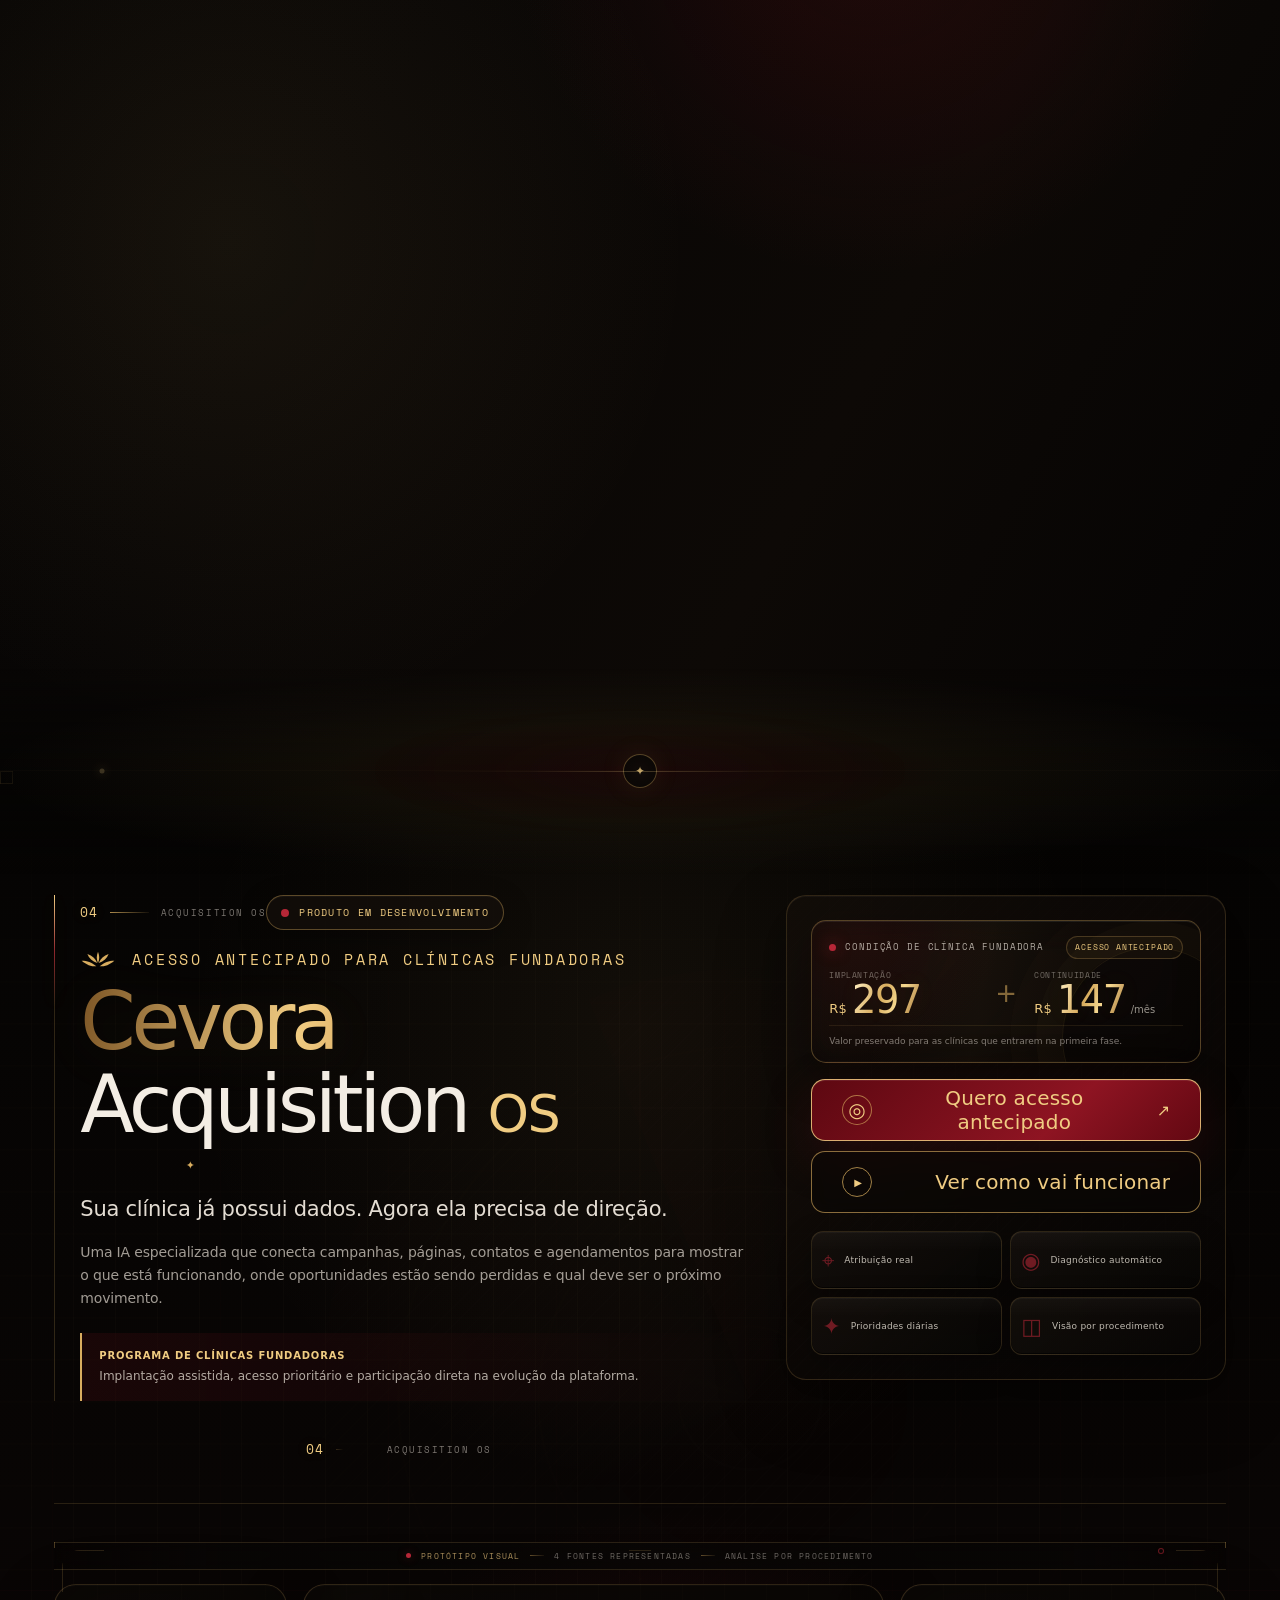
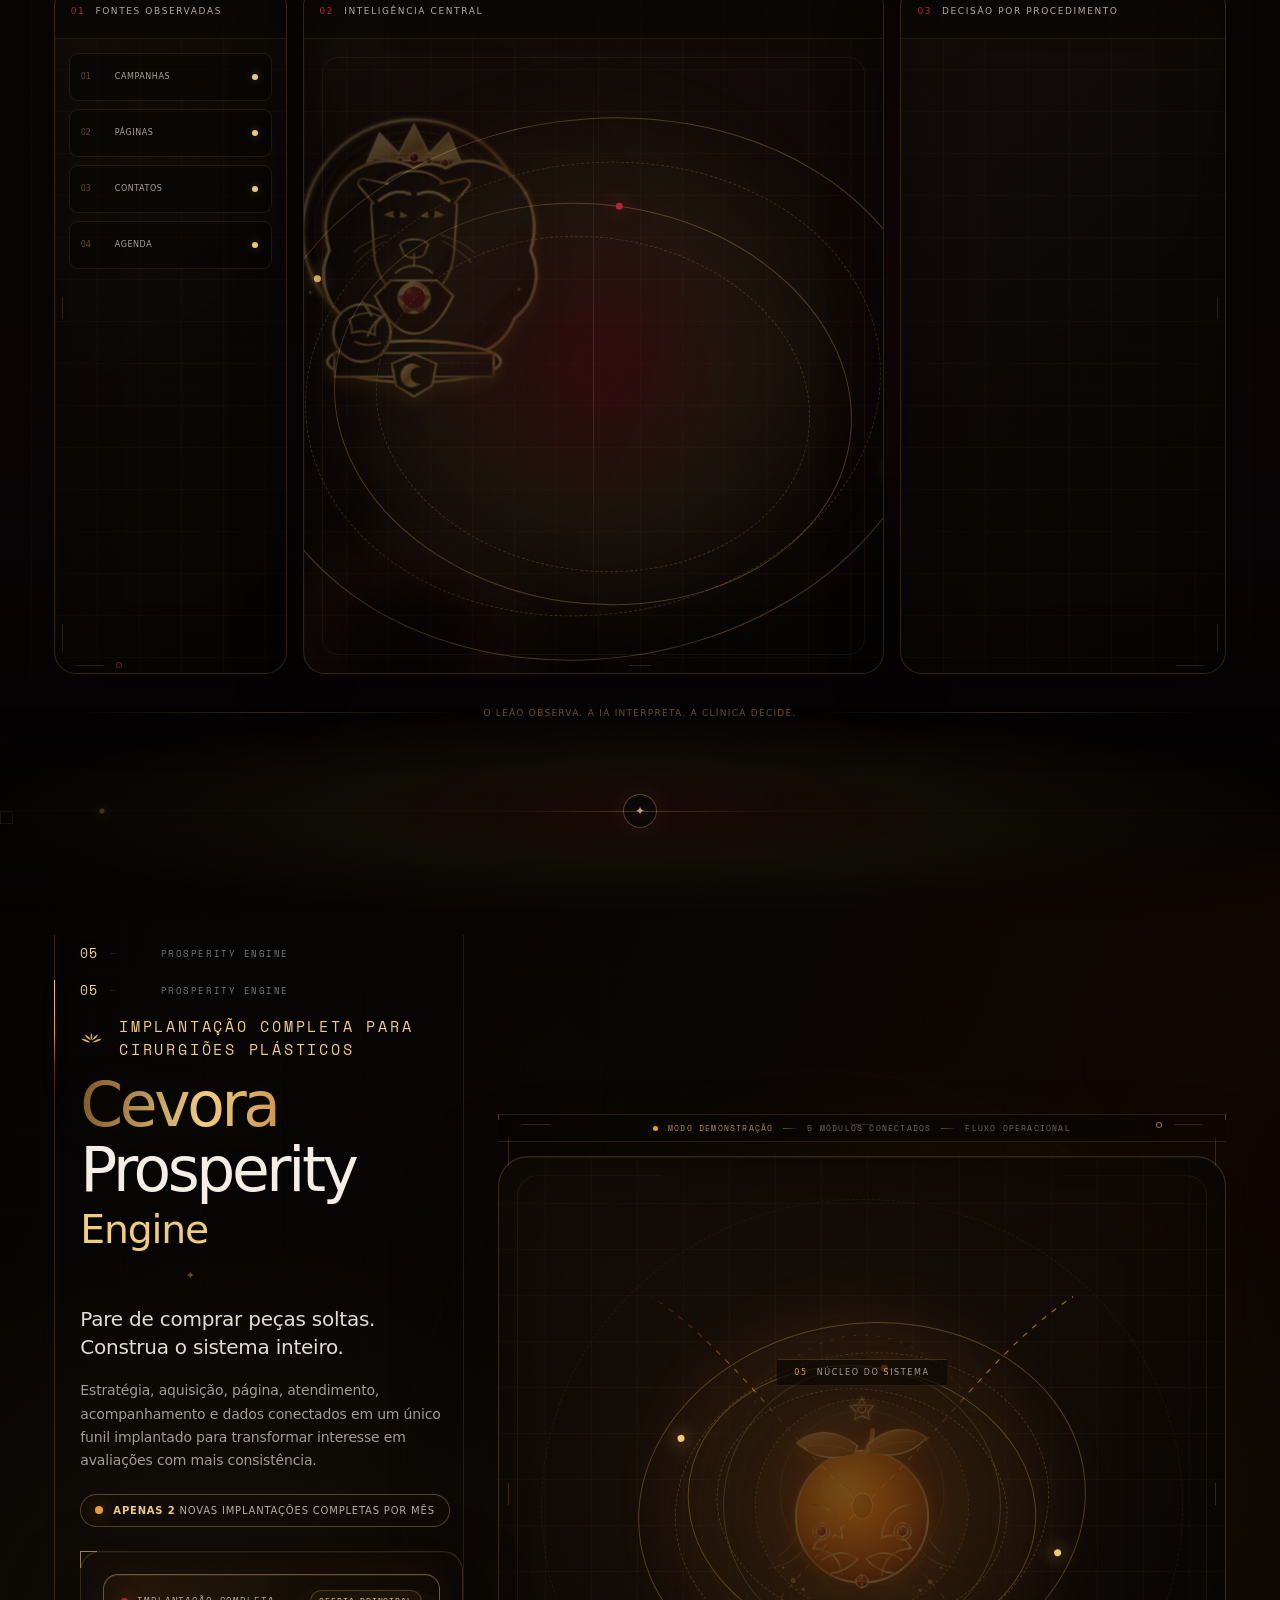
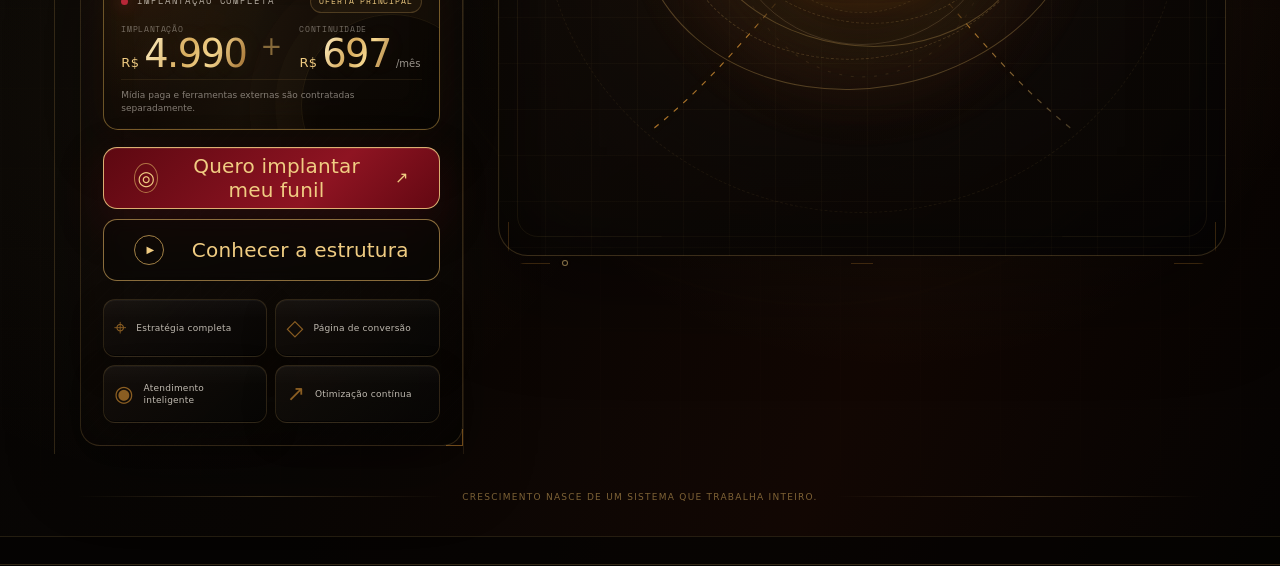
==== commit 542dcc77: "Reposition homepage around Cevora trust and conversion system" ====
--- a/index.html
+++ b/index.html
@@ -4,8 +4,8 @@
   <meta charset="utf-8" />
   <meta name="viewport" content="width=device-width, initial-scale=1" />
   <meta name="theme-color" content="#050403" />
-  <meta name="description" content="Cevora Concierge 24/7: tecnologia de atendimento especializada para cirurgiões plásticos." />
-  <title>Cevora Concierge 24/7</title>
+  <meta name="description" content="A Cevora estrutura posicionamento, pré-consulta, atendimento, follow-up e mensuração para transformar interesse em consultas qualificadas em clínicas de cirurgia plástica." />
+  <title>Cevora | Sistemas de Confiança e Conversão para Cirurgia Plástica</title>
   <link rel="preconnect" href="https://fonts.googleapis.com" />
   <link rel="preconnect" href="https://fonts.gstatic.com" crossorigin />
   <link href="https://fonts.googleapis.com/css2?family=Cormorant+Garamond:wght@400;500;600&family=Manrope:wght@400;500;600;700&display=swap" rel="stylesheet" />
@@ -53,15 +53,15 @@
       </a>
 
       <nav class="desktop-nav" aria-label="Navegação principal">
-        <a href="#produto">Produtos <span>⌄</span></a>
+        <a href="#top">O problema</a>
         <a href="#metodo">Método</a>
-        <a href="#contato">Contato</a>
+        <a href="#conversion">Soluções</a>
       </nav>
 
       <div class="header-actions">
-        <button class="client-button" type="button" data-open="contact">
-          <svg viewBox="0 0 24 24" aria-hidden="true"><path d="M12 12a4 4 0 1 0 0-8 4 4 0 0 0 0 8Zm7 8a7 7 0 0 0-14 0" /></svg>
-          Área do cliente
+        <button class="client-button" type="button" data-diagnostic-open>
+          <svg viewBox="0 0 24 24" aria-hidden="true"><path d="M4 19V5M4 19h16M8 15l3-4 3 2 5-7" /></svg>
+          Diagnosticar minha clínica
         </button>
         <button class="menu-button" id="menuButton" type="button" aria-label="Abrir menu" aria-expanded="false">
           <span></span><span></span>
@@ -71,10 +71,10 @@
   </header>
 
   <div class="mobile-menu" id="mobileMenu" aria-hidden="true">
-    <a href="#produto">Produtos</a>
+    <a href="#top">O problema</a>
     <a href="#metodo">Método</a>
-    <a href="#contato">Contato</a>
-    <button type="button" data-open="contact">Área do cliente</button>
+    <a href="#conversion">Soluções</a>
+    <button type="button" data-diagnostic-open>Diagnosticar minha clínica</button>
   </div>
 
   <main id="top">
@@ -89,12 +89,12 @@
           <span class="eyebrow__icon" aria-hidden="true">
             <svg viewBox="0 0 44 24"><path d="M22 2c2 5 2 9 0 14-2-5-2-9 0-14Z"/><path d="M9 5c6 2 10 6 12 11-6-2-10-6-12-11Z"/><path d="M35 5c-6 2-10 6-12 11 6-2 10-6 12-11Z"/><path d="M2 13c7 0 12 2 18 7-7 0-12-2-18-7Z"/><path d="M42 13c-7 0-12 2-18 7 7 0 12-2 18-7Z"/></svg>
           </span>
-          Exclusivo para cirurgiões plásticos
-        </div>
-
-        <h1 class="hero__title" aria-label="Cevora Concierge 24/7">
-          <span class="word-mask"><span class="word-inner gold-gradient">Cevora</span></span>
-          <span class="word-mask"><span class="word-inner delay-100">Concierge <em>24/7</em></span></span>
+          Sistema de confiança e conversão para cirurgia plástica
+        </div>
+
+        <h1 class="hero__title" aria-label="O problema não é aparecer. É ser escolhido.">
+          <span class="word-mask"><span class="word-inner">O problema não é aparecer.</span></span>
+          <span class="word-mask"><span class="word-inner gold-gradient delay-100">É ser escolhido.</span></span>
         </h1>
 
         <div class="title-rule reveal clip-slide delay-300" aria-hidden="true">
@@ -102,49 +102,38 @@
         </div>
 
         <p class="hero__copy reveal clip-slide delay-400">
-          Tecnologia de atendimento especializada para acolher, qualificar e acompanhar pacientes com precisão premium.
+          A Cevora constrói sistemas de confiança e conversão para clínicas de cirurgia plástica transformarem interesse em consultas qualificadas, sem depender de marketing decorativo ou atendimento improvisado.
         </p>
 
-        <p class="hero__support reveal clip-slide delay-500">
-          <span></span>
-          Uma experiência de atendimento feita para clínicas de cirurgia plástica.
-        </p>
-
         <div class="hero__actions reveal clip-slide delay-600">
-          <button class="button button--primary magnetic" type="button" data-open="contact">
+          <button class="button button--primary magnetic" type="button" data-diagnostic-open>
             <span class="button__icon pomegranate-mini" aria-hidden="true"></span>
-            <span>Quero conhecer</span>
+            <span>Diagnosticar minha clínica</span>
             <i aria-hidden="true">↗</i>
           </button>
           <button class="button button--ghost magnetic" type="button" data-open="demo">
-            <span class="play-icon" aria-hidden="true">▶</span>
-            <span>Ver demonstração</span>
+            <span class="play-icon" aria-hidden="true">◎</span>
+            <span>Ver onde a confiança está vazando</span>
           </button>
         </div>
 
-        <div class="benefits reveal clip-slide delay-700" aria-label="Principais benefícios">
+        <div class="benefits reveal clip-slide delay-700" aria-label="Método Cevora em três etapas">
           <div class="benefit-card" data-tilt>
-            <span class="benefit-card__icon">
-              <svg viewBox="0 0 24 24" aria-hidden="true"><path d="M12 7v5l3 2"/><circle cx="12" cy="12" r="8"/><path d="M19 5l2-2M5 5 3 3"/></svg>
-            </span>
-            <span>Responde 24/7</span>
+            <span class="benefit-card__icon">01</span>
+            <span>Diagnosticar vazamentos</span>
           </div>
           <div class="benefit-card" data-tilt>
-            <span class="benefit-card__icon">
-              <svg viewBox="0 0 24 24" aria-hidden="true"><path d="M9 4a3 3 0 0 0-3 3v1a3 3 0 0 0-2 3 3 3 0 0 0 2 3v1a3 3 0 0 0 3 3M15 4a3 3 0 0 1 3 3v1a3 3 0 0 1 2 3 3 3 0 0 1-2 3v1a3 3 0 0 1-3 3M9 4v16M15 4v16M9 9h6M9 15h6"/></svg>
-            </span>
-            <span>Qualifica com inteligência</span>
+            <span class="benefit-card__icon">02</span>
+            <span>Estruturar a pré-consulta</span>
           </div>
           <div class="benefit-card" data-tilt>
-            <span class="benefit-card__icon">
-              <svg viewBox="0 0 24 24" aria-hidden="true"><path d="M12 3 5 6v5c0 5 3 8 7 10 4-2 7-5 7-10V6l-7-3Z"/><path d="m9 12 2 2 4-5"/></svg>
-            </span>
-            <span>Acompanha sem falhas</span>
-          </div>
-        </div>
-      </div>
-
-      <div class="hero__visual reveal clip-slide delay-300" aria-label="Demonstração visual do Cevora Concierge 24/7">
+            <span class="benefit-card__icon">03</span>
+            <span>Converter e medir</span>
+          </div>
+        </div>
+      </div>
+
+      <div class="hero__visual reveal clip-slide delay-300" aria-label="Visualização da jornada de confiança Cevora">
         <svg class="face-outline" viewBox="0 0 420 500" aria-hidden="true">
           <path d="M168 32c-32 29-50 71-50 120 0 62 21 106 15 156-6 48 2 93 32 135" />
           <path d="M154 60c44 15 91 55 109 107 9 26 6 49-5 69-9 17-13 30-9 42 6 18 25 22 33 32-8 8-21 10-35 8-3 26-16 49-37 65-16 12-29 30-33 54" />
@@ -161,19 +150,19 @@
         <div class="product-glow" aria-hidden="true"></div>
 
         <div class="product-art parallax-layer" data-depth="0.08">
-          <img src="assets/pomegranate.webp" alt="Romã dourada e vermelha, símbolo do Cevora Concierge 24/7" />
+          <img src="assets/pomegranate.webp" alt="Romã dourada e vermelha, símbolo do sistema Cevora" />
         </div>
 
         <article class="floating-card chat-card parallax-layer" data-depth="0.14" data-float="1">
           <header class="floating-card__header">
             <span class="avatar"><img src="assets/pomegranate.webp" alt="" /></span>
-            <strong>Cevora Concierge 24/7</strong>
+            <strong>Pré-consulta Cevora</strong>
             <button type="button" aria-label="Mais opções">•••</button>
           </header>
           <div class="chat-message" id="chatMessage" aria-live="polite">
-            <span>Olá! Sou a Concierge da sua clínica.</span>
-            <span>Como posso te ajudar hoje?</span>
-            <small>09:41 ✓✓</small>
+            <span>Olá. Pode escrever sua dúvida do seu jeito.</span>
+            <span>Vou organizar o próximo passo com você.</span>
+            <small>agora ✓✓</small>
           </div>
           <div class="chat-options">
             <button type="button" data-chat="Quero agendar uma avaliação">Quero agendar uma avaliação</button>
@@ -185,22 +174,22 @@
         <article class="floating-card score-card parallax-layer" data-depth="0.1" data-float="2">
           <header class="floating-card__header compact">
             <span class="spark">✦</span>
-            <strong>Qualificação inteligente</strong>
+            <strong>Vazamento identificado</strong>
             <button type="button" aria-label="Fechar cartão">×</button>
           </header>
           <div class="score-card__body">
-            <div class="score-ring" aria-label="92 por cento qualificado">
+            <div class="score-ring" aria-label="Mapa de gargalos">
               <svg viewBox="0 0 100 100" aria-hidden="true">
                 <circle cx="50" cy="50" r="40" class="score-ring__track" />
                 <circle cx="50" cy="50" r="40" class="score-ring__value" />
               </svg>
-              <strong data-count="92">0%</strong>
+              <strong>MAPA</strong>
             </div>
             <div class="score-copy">
-              <strong>Perfil qualificado</strong>
-              <span>Interesse confirmado</span>
-              <span>Disponibilidade verificada</span>
-              <span>Perfil compatível</span>
+              <strong>Pré-consulta fragmentada</strong>
+              <span>Preço antes do contexto</span>
+              <span>Próximo passo indefinido</span>
+              <span>Follow-up inconsistente</span>
             </div>
           </div>
         </article>
@@ -208,10 +197,10 @@
         <article class="floating-card journey-card parallax-layer" data-depth="0.07" data-float="3">
           <header class="floating-card__header compact">
             <span class="journey-icon">◈</span>
-            <strong>Acompanhamento premium</strong>
+            <strong>Jornada de confiança</strong>
             <button type="button" aria-label="Fechar cartão">×</button>
           </header>
-          <svg class="journey-chart" viewBox="0 0 300 92" role="img" aria-label="Evolução da jornada do paciente">
+          <svg class="journey-chart" viewBox="0 0 300 92" role="img" aria-label="Evolução ilustrativa da jornada do paciente">
             <defs>
               <linearGradient id="chartGradient" x1="0" y1="0" x2="1" y2="0">
                 <stop offset="0" stop-color="#8d1f29" />
@@ -225,8 +214,8 @@
             </g>
           </svg>
           <div class="journey-card__status">
-            <strong>Paciente em jornada ativa</strong>
-            <span>Acompanhamento contínuo e personalizado.</span>
+            <strong>Interesse → confiança → avaliação</strong>
+            <span>O sistema acompanha onde o paciente avança ou desiste.</span>
           </div>
         </article>
 
@@ -242,19 +231,39 @@
   <div class="modal" id="demoModal" aria-hidden="true" role="dialog" aria-modal="true" aria-labelledby="demoTitle">
     <div class="modal__backdrop" data-close="demo"></div>
     <div class="modal__panel frame-corners">
-      <button class="modal__close" type="button" aria-label="Fechar demonstração" data-close="demo">×</button>
-      <span class="modal__eyebrow">Demonstração interativa</span>
-      <h2 id="demoTitle">Veja o Concierge em ação.</h2>
-      <p>Escolha uma intenção abaixo e acompanhe como a tecnologia acolhe, qualifica e direciona o paciente.</p>
-      <div class="demo-shell">
-        <div class="demo-shell__messages" id="demoMessages">
-          <div class="demo-message demo-message--bot">Olá! Sou a Concierge da clínica. Como posso te ajudar hoje?</div>
-        </div>
-        <div class="demo-shell__options">
-          <button type="button" data-demo="agendamento">Agendar avaliação</button>
-          <button type="button" data-demo="procedimento">Dúvida sobre procedimento</button>
-          <button type="button" data-demo="valor">Informações de investimento</button>
-        </div>
+      <button class="modal__close" type="button" aria-label="Fechar mapa" data-close="demo">×</button>
+      <span class="modal__eyebrow">Mapa de Vazamentos de Confiança</span>
+      <h2 id="demoTitle">O paciente não some do nada.</h2>
+      <p>Em algum ponto entre o primeiro interesse e a avaliação, a confiança trava. Estes são os cinco pontos que a Cevora investiga primeiro.</p>
+      <div class="method-grid">
+        <article><span>01</span><strong>Posicionamento</strong><small>O paciente entende por que escolher a clínica ou vê apenas mais um procedimento?</small></article>
+        <article><span>02</span><strong>Primeira impressão</strong><small>Página, perfil e mensagem inicial acumulam confiança ou criam dúvida?</small></article>
+        <article><span>03</span><strong>Atendimento</strong><small>A equipe conduz a decisão ou apenas responde perguntas?</small></article>
+        <article><span>04</span><strong>Follow-up</strong><small>O interessado recebe um próximo passo ou depende da memória da equipe?</small></article>
+        <article><span>05</span><strong>Mensuração</strong><small>A clínica sabe por que os pacientes somem ou opera por impressão?</small></article>
+      </div>
+      <button class="button button--primary" type="button" data-close="demo" data-diagnostic-open><span>Diagnosticar minha clínica</span><i>↗</i></button>
+    </div>
+  </div>
+
+  <div class="modal" id="diagnosticModal" aria-hidden="true" role="dialog" aria-modal="true" aria-labelledby="diagnosticTitle">
+    <div class="modal__backdrop" data-diagnostic-close></div>
+    <div class="modal__panel modal__panel--contact frame-corners">
+      <button class="modal__close" type="button" aria-label="Fechar diagnóstico" data-diagnostic-close>×</button>
+      <span class="modal__eyebrow">Diagnóstico de Vazamento de Confiança</span>
+      <h2 id="diagnosticTitle">Descubra onde sua clínica perde pacientes antes da avaliação.</h2>
+      <p>Envie os dados da clínica para iniciarmos uma análise do caminho entre interesse, atendimento e agendamento.</p>
+      <form class="lead-form" id="diagnosticForm">
+        <label>Nome<input type="text" name="nome" autocomplete="name" required placeholder="Seu nome" /></label>
+        <label>Clínica<input type="text" name="clinica" required placeholder="Nome da clínica" /></label>
+        <label>WhatsApp<input type="tel" name="whatsapp" autocomplete="tel" required placeholder="(00) 00000-0000" /></label>
+        <label>Instagram ou site<input type="url" name="site" autocomplete="url" placeholder="https://" /></label>
+        <button class="button button--primary" type="submit"><span>Solicitar diagnóstico</span><i>↗</i></button>
+        <small>Os dados serão usados apenas para entrar em contato sobre o diagnóstico da clínica.</small>
+      </form>
+      <div class="form-success" id="diagnosticSuccess" aria-live="polite">
+        <strong>Solicitação recebida.</strong>
+        <span>A equipe da Cevora entrará em contato para entender a jornada atual da clínica.</span>
       </div>
     </div>
   </div>
@@ -263,24 +272,76 @@
     <div class="modal__backdrop" data-close="contact"></div>
     <div class="modal__panel modal__panel--contact frame-corners">
       <button class="modal__close" type="button" aria-label="Fechar formulário" data-close="contact">×</button>
-      <span class="modal__eyebrow">Implantação personalizada</span>
-      <h2 id="contactTitle">Leve o Cevora Concierge para sua clínica.</h2>
-      <p>Preencha os dados e deixe a Cevora preparar o próximo passo.</p>
+      <span class="modal__eyebrow">Solução Cevora</span>
+      <h2 id="contactTitle">Entenda qual solução faz sentido para sua clínica.</h2>
+      <p>Preencha os dados para conversar sobre o produto selecionado e o contexto atual da operação.</p>
       <form class="lead-form" id="leadForm">
         <label>Nome<input type="text" name="nome" autocomplete="name" required placeholder="Seu nome" /></label>
         <label>Clínica<input type="text" name="clinica" required placeholder="Nome da clínica" /></label>
         <label>WhatsApp<input type="tel" name="whatsapp" autocomplete="tel" required placeholder="(00) 00000-0000" /></label>
         <button class="button button--primary" type="submit"><span>Solicitar apresentação</span><i>↗</i></button>
-        <small>Seus dados serão usados apenas para entrar em contato sobre o produto.</small>
+        <small>Seus dados serão usados apenas para entrar em contato sobre a solução.</small>
       </form>
       <div class="form-success" id="formSuccess" aria-live="polite">
         <strong>Solicitação registrada.</strong>
-        <span>O próximo passo já está em movimento.</span>
+        <span>A equipe da Cevora entrará em contato para organizar o próximo passo.</span>
       </div>
     </div>
   </div>
 
   <script src="https://cdn.jsdelivr.net/npm/gsap@3.12.5/dist/gsap.min.js"></script>
   <script src="script.js"></script>
+  <script>
+    (() => {
+      'use strict';
+      const modal = document.querySelector('#diagnosticModal');
+      const form = document.querySelector('#diagnosticForm');
+      const success = document.querySelector('#diagnosticSuccess');
+      const openButtons = [...document.querySelectorAll('[data-diagnostic-open]')];
+      const closeButtons = [...document.querySelectorAll('[data-diagnostic-close]')];
+
+      const open = () => {
+        if (!modal) return;
+        document.querySelectorAll('.modal.is-open').forEach((item) => {
+          item.classList.remove('is-open');
+          item.setAttribute('aria-hidden', 'true');
+        });
+        modal.classList.add('is-open');
+        modal.setAttribute('aria-hidden', 'false');
+        document.body.style.overflow = 'hidden';
+        window.setTimeout(() => modal.querySelector('input')?.focus(), 80);
+      };
+
+      const close = () => {
+        if (!modal) return;
+        modal.classList.remove('is-open');
+        modal.setAttribute('aria-hidden', 'true');
+        document.body.style.overflow = '';
+      };
+
+      openButtons.forEach((button) => button.addEventListener('click', (event) => {
+        event.preventDefault();
+        open();
+      }));
+      closeButtons.forEach((button) => button.addEventListener('click', close));
+      document.addEventListener('keydown', (event) => {
+        if (event.key === 'Escape' && modal?.classList.contains('is-open')) close();
+      });
+
+      form?.addEventListener('submit', (event) => {
+        event.preventDefault();
+        const button = form.querySelector('button[type="submit"]');
+        if (button) {
+          button.disabled = true;
+          const label = button.querySelector('span');
+          if (label) label.textContent = 'Enviando...';
+        }
+        window.setTimeout(() => {
+          form.style.display = 'none';
+          if (success) success.style.display = 'grid';
+        }, 850);
+      });
+    })();
+  </script>
 </body>
 </html>
--- a/styles.css
+++ b/styles.css
@@ -0,0 +1,37 @@
+@import url('./styles-base.css');
+@import url('./styles-atmosphere.css');
+@import url('./styles-hero.css');
+@import url('./styles-concierge-ai.css');
+@import url('./styles-conversion.css');
+@import url('./styles-course.css');
+@import url('./styles-acquisition.css');
+@import url('./styles-funnel.css');
+@import url('./styles-pricing-system.css');
+@import url('./styles-fold-variations.css');
+@import url('./styles-visual-chrome.css');
+@import url('./styles-editorial-reveals.css');
+@import url('./styles-system-captions.css');
+@import url('./styles-conversion-lab-layout.css');
+@import url('./styles-course-journey-layout.css');
+@import url('./styles-course-metrics-motion.css');
+@import url('./styles-acquisition-command-layout.css');
+@import url('./styles-funnel-radial-layout.css');
+@import url('./styles-layout-stability.css');
+@import url('./styles-card-system.css');
+@import url('./styles-conversion-materials.css');
+@import url('./styles-mascot-integration.css');
+@import url('./styles-product-worlds.css');
+@import url('./styles-motion-language.css');
+@import url('./styles-responsive-system.css');
+@import url('./styles-render-budget.css');
+@import url('./styles-ganesha-offer.css');
+@import url('./styles-modal.css');
+@import url('./styles-typography-ds.css');
+@import url('./styles-funnel-orange-center.css');
+
+/* Compatibility bridge for legacy image paths in the first fold. */
+.product-art img,
+.avatar img,
+.product-badge img {
+  content: url('./assets/pomegranate.svg');
+}
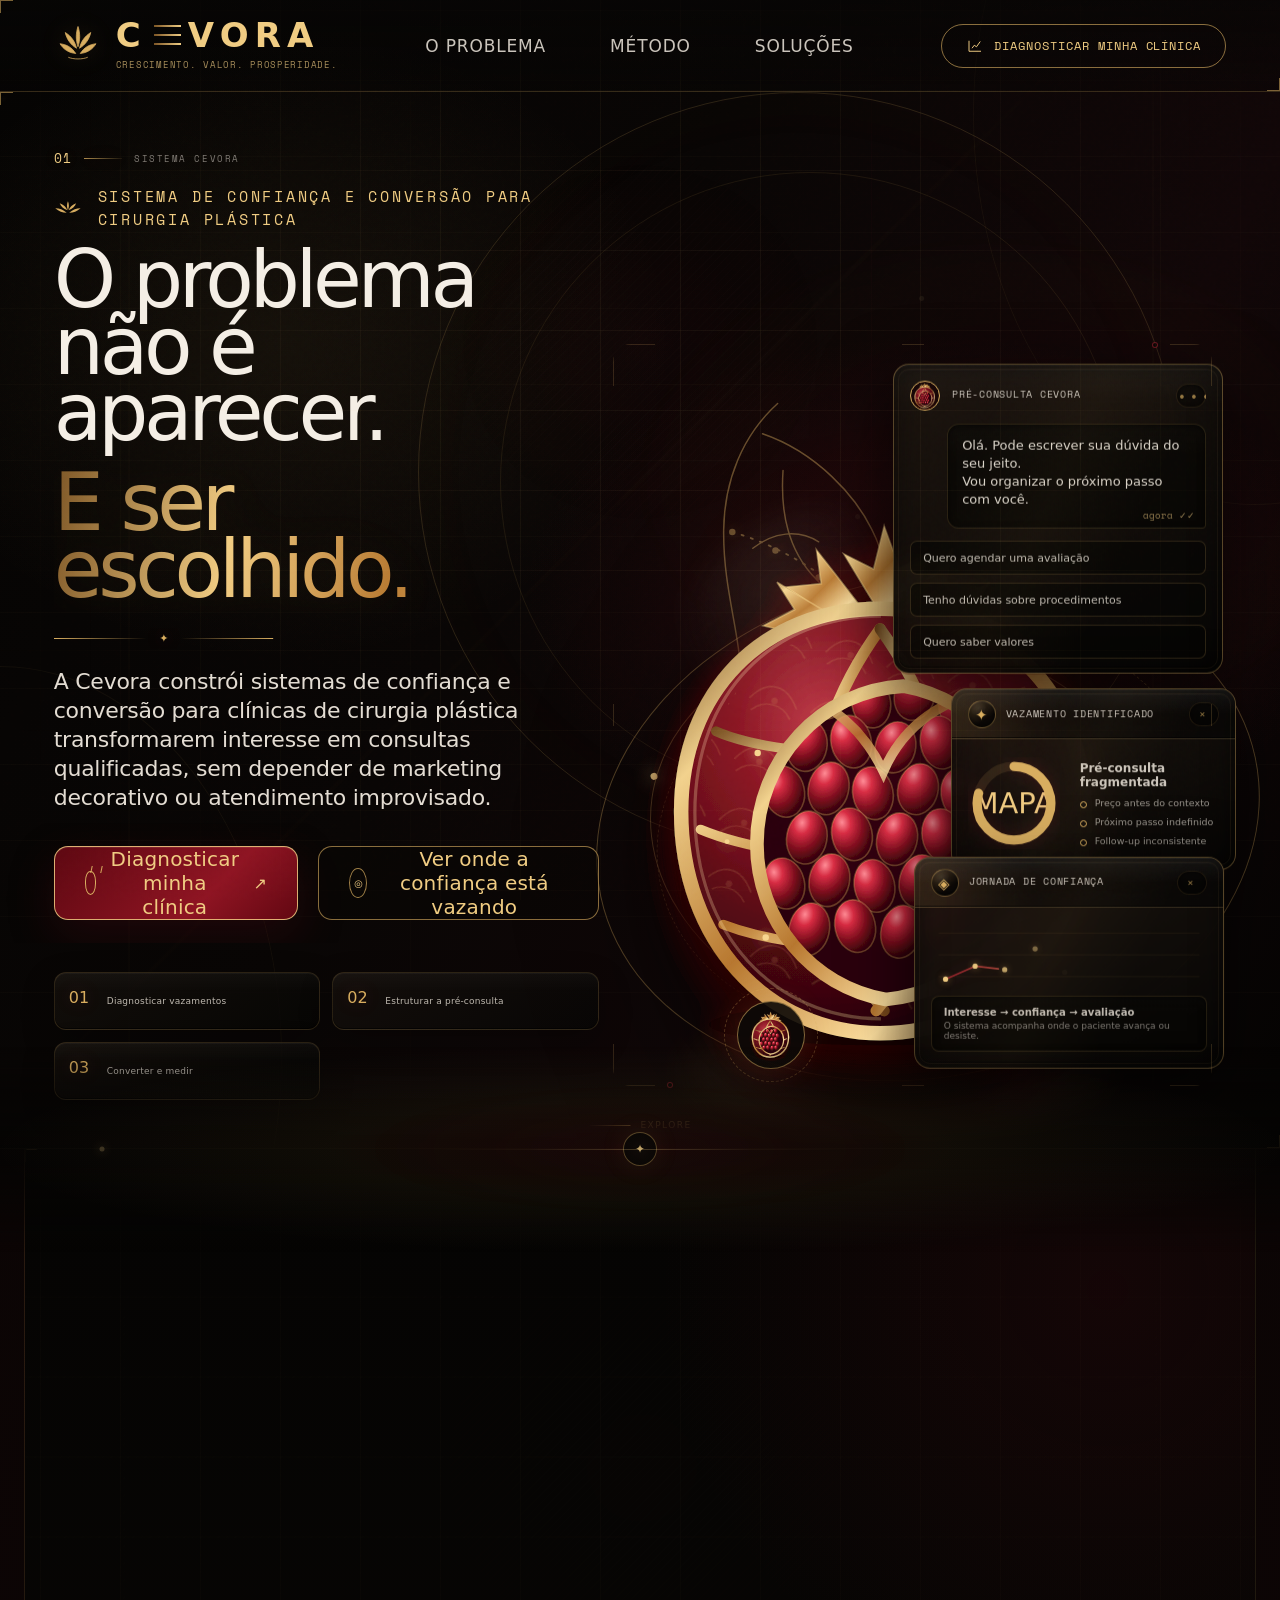
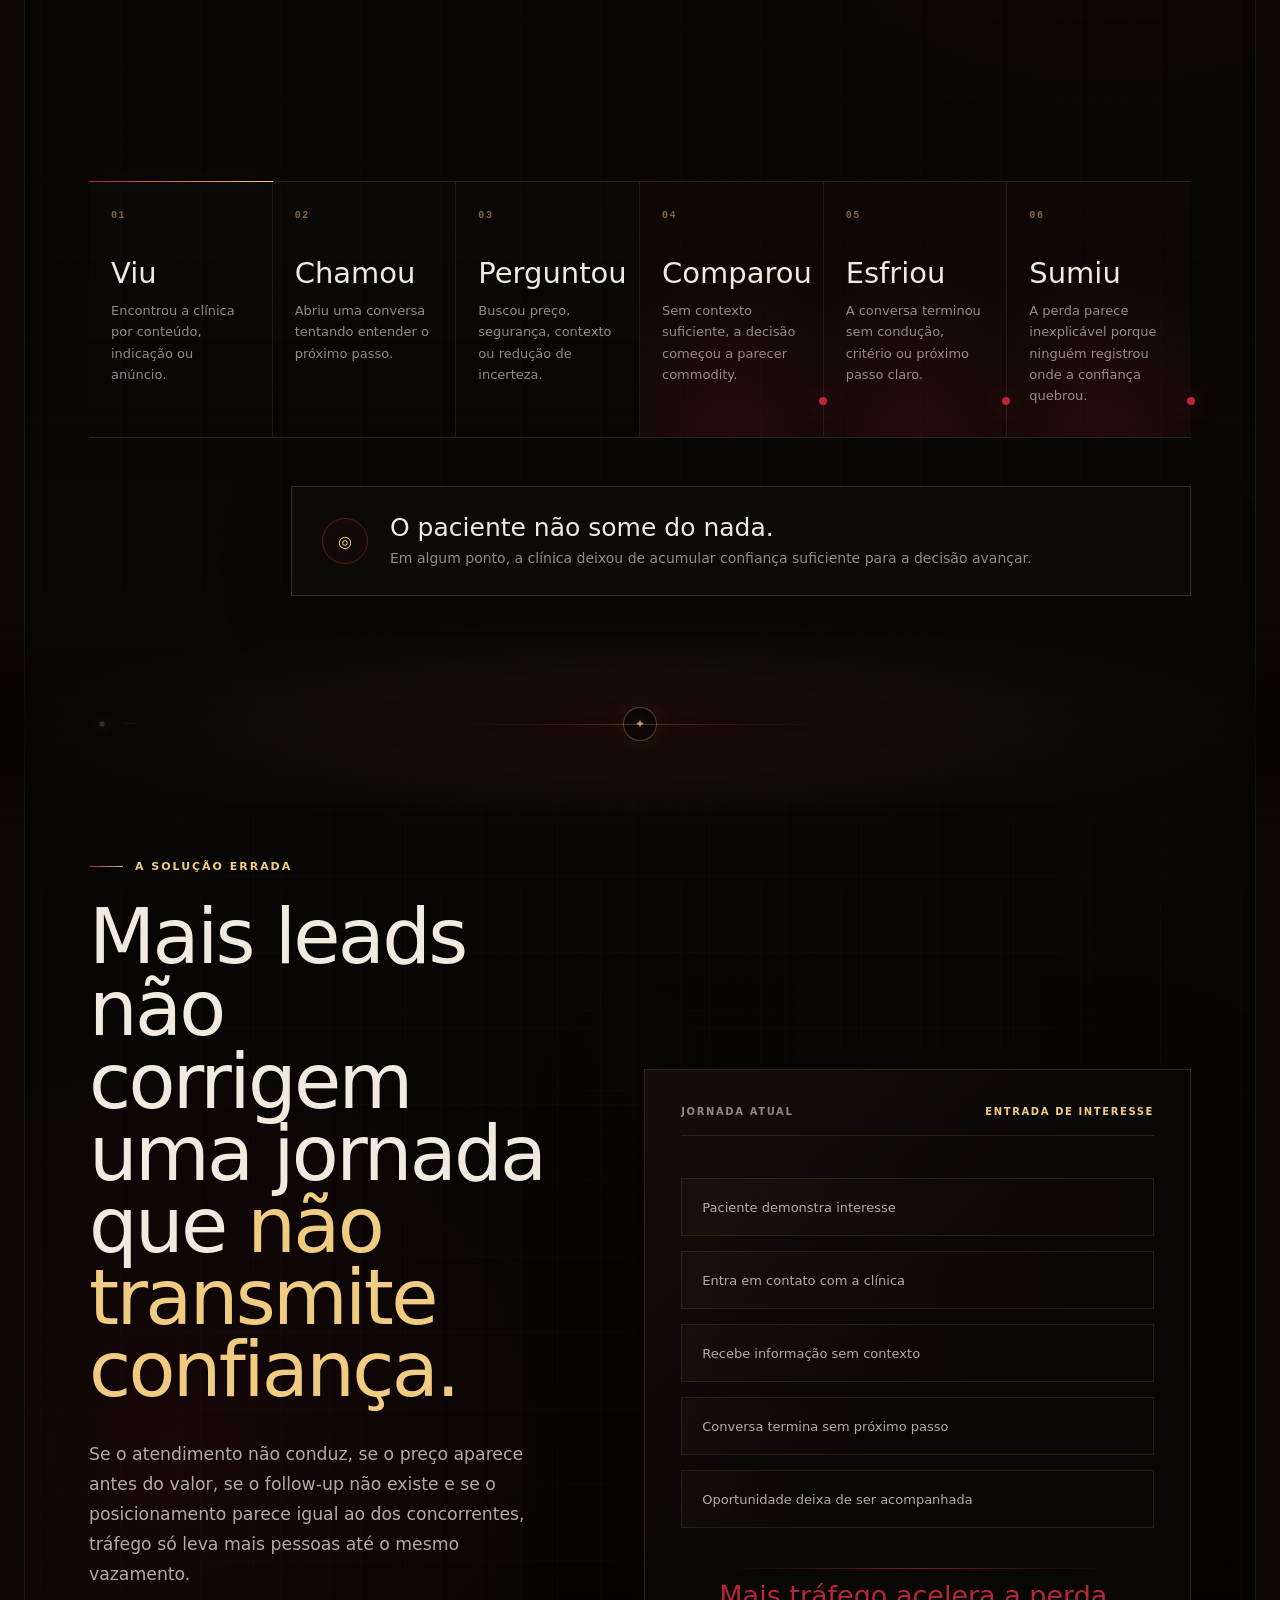
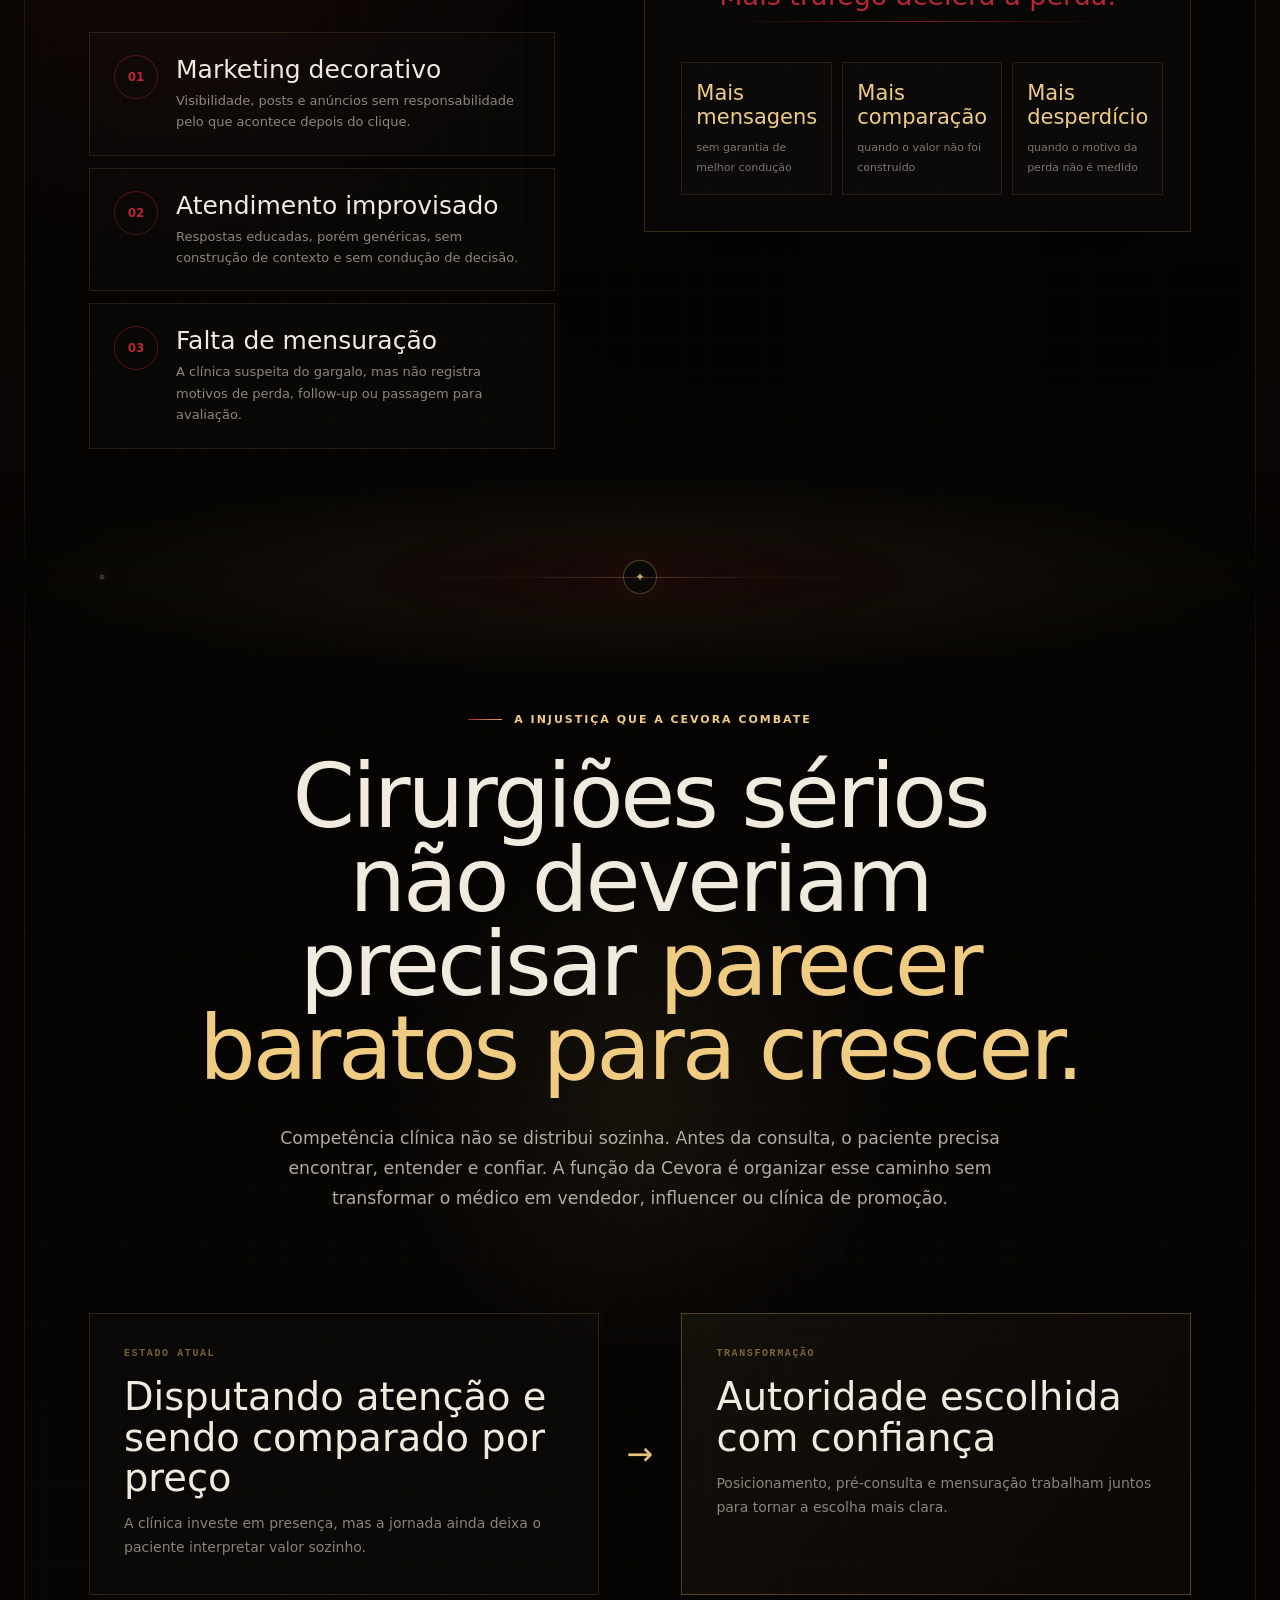
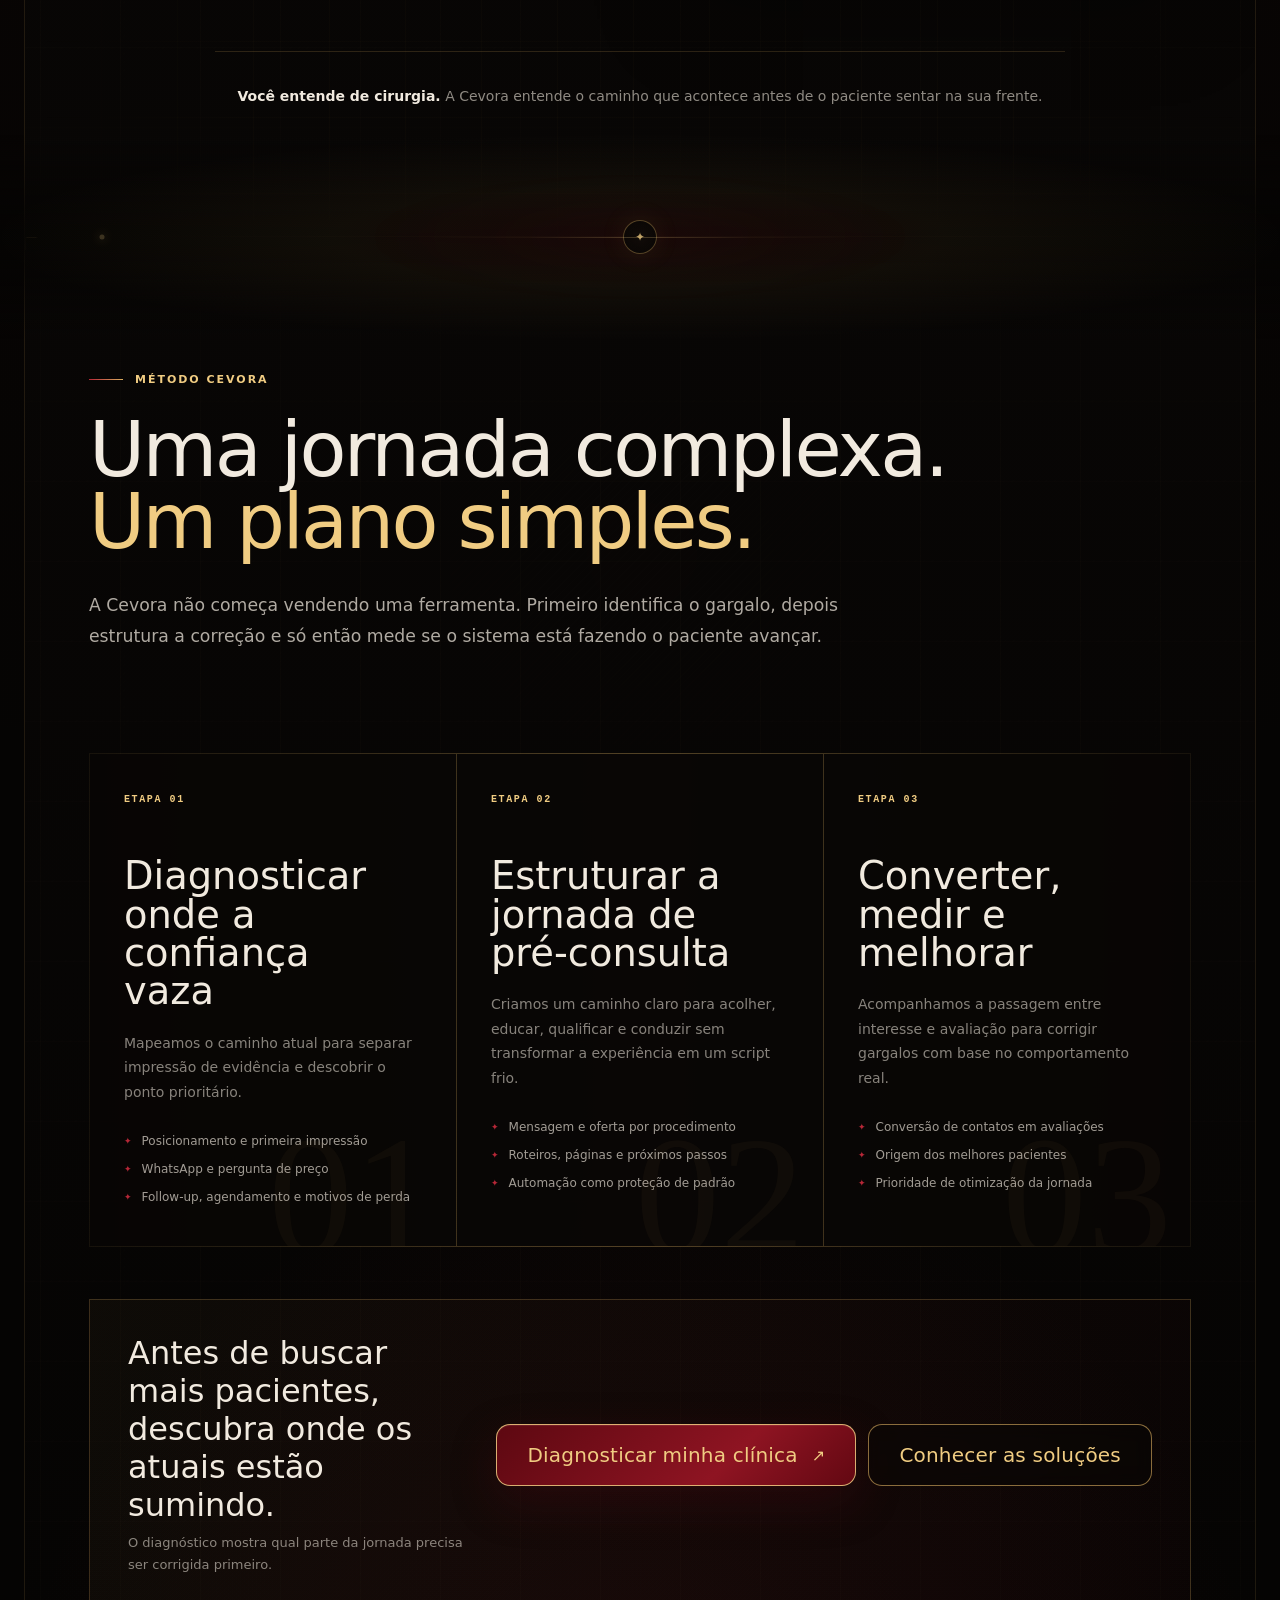
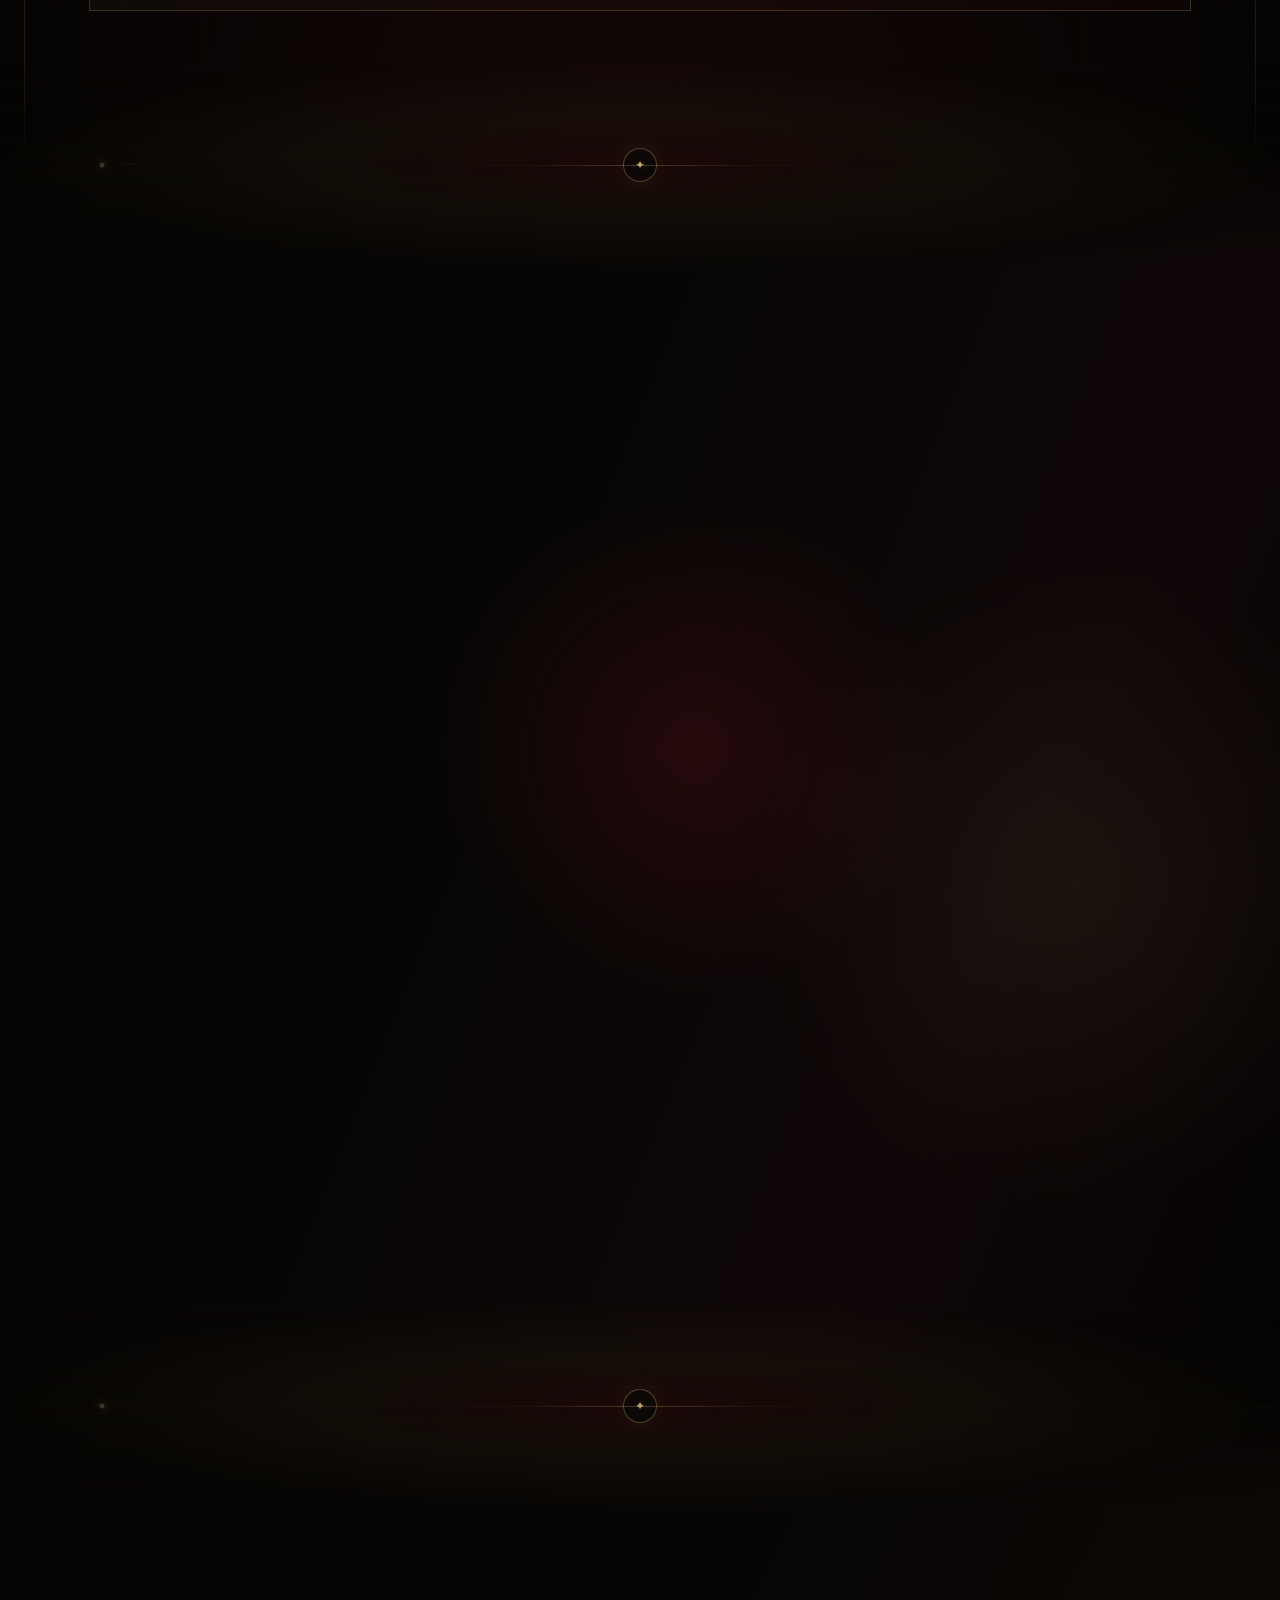
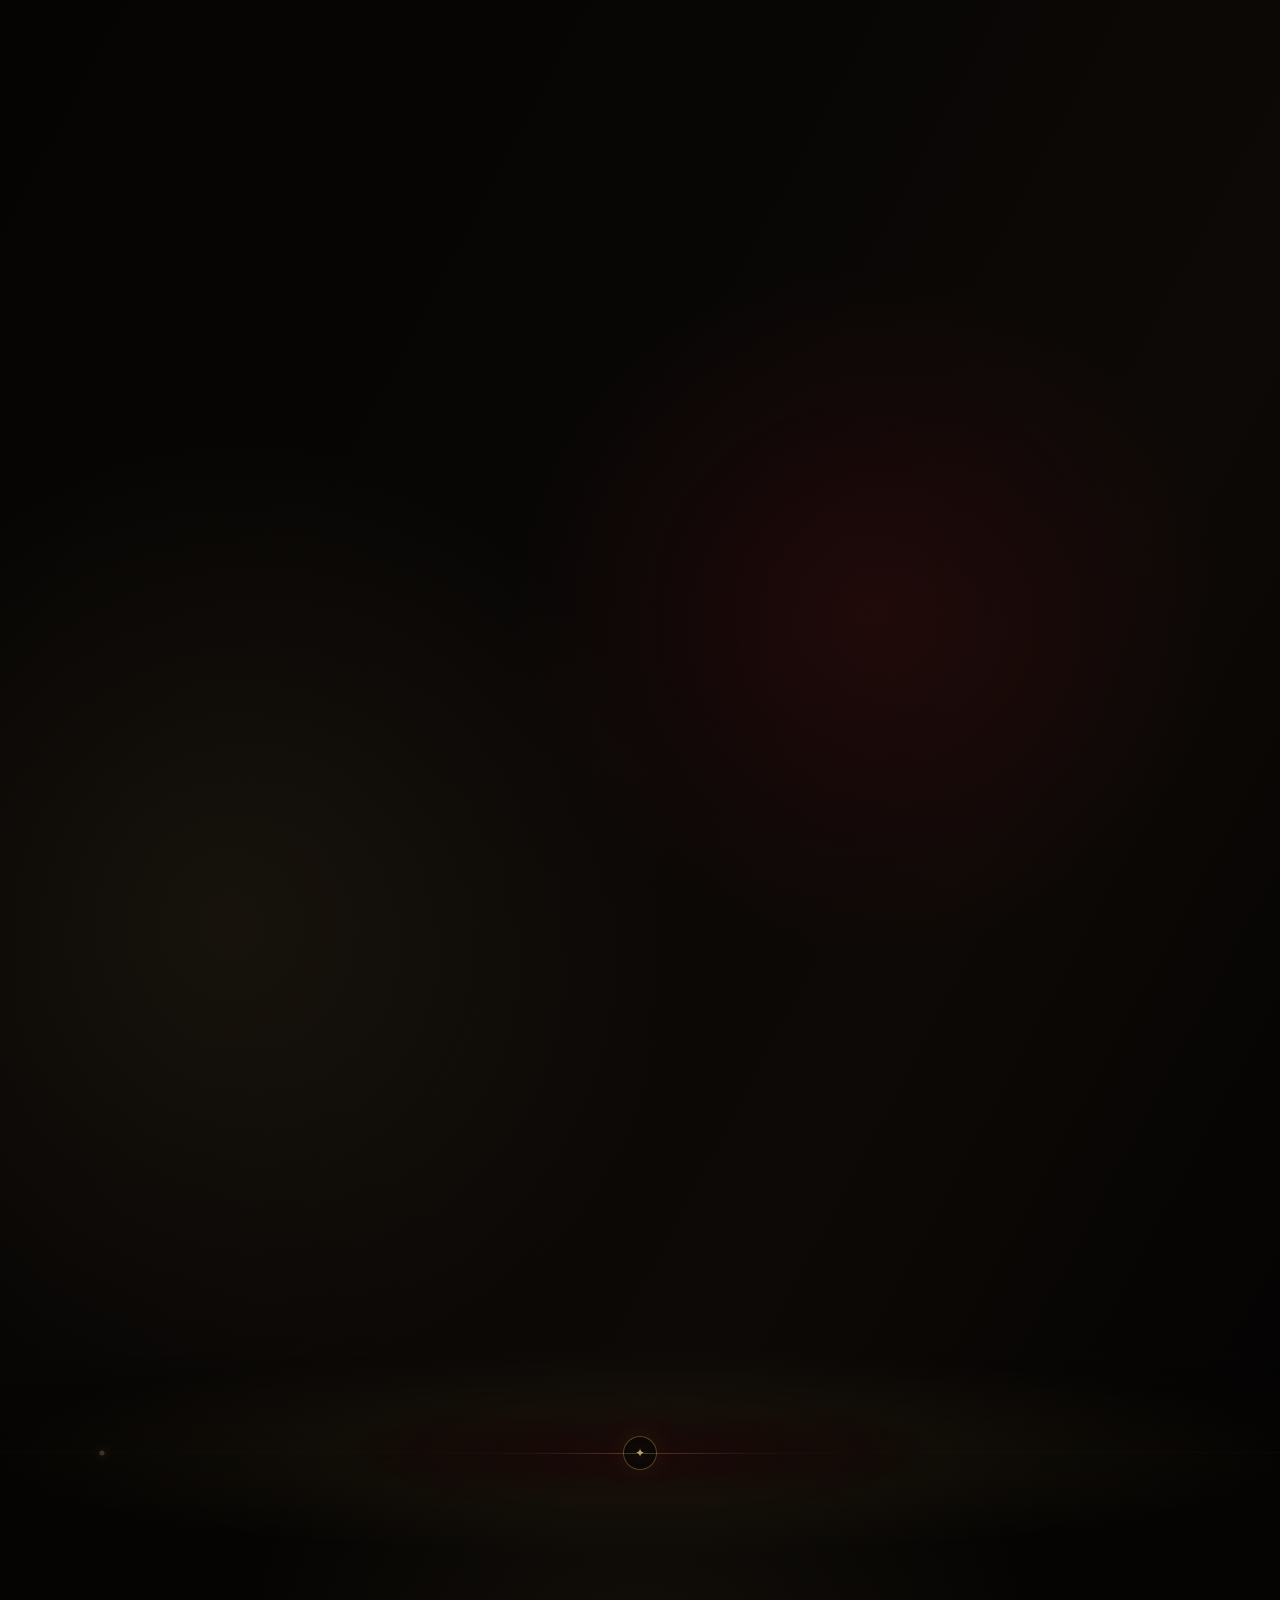
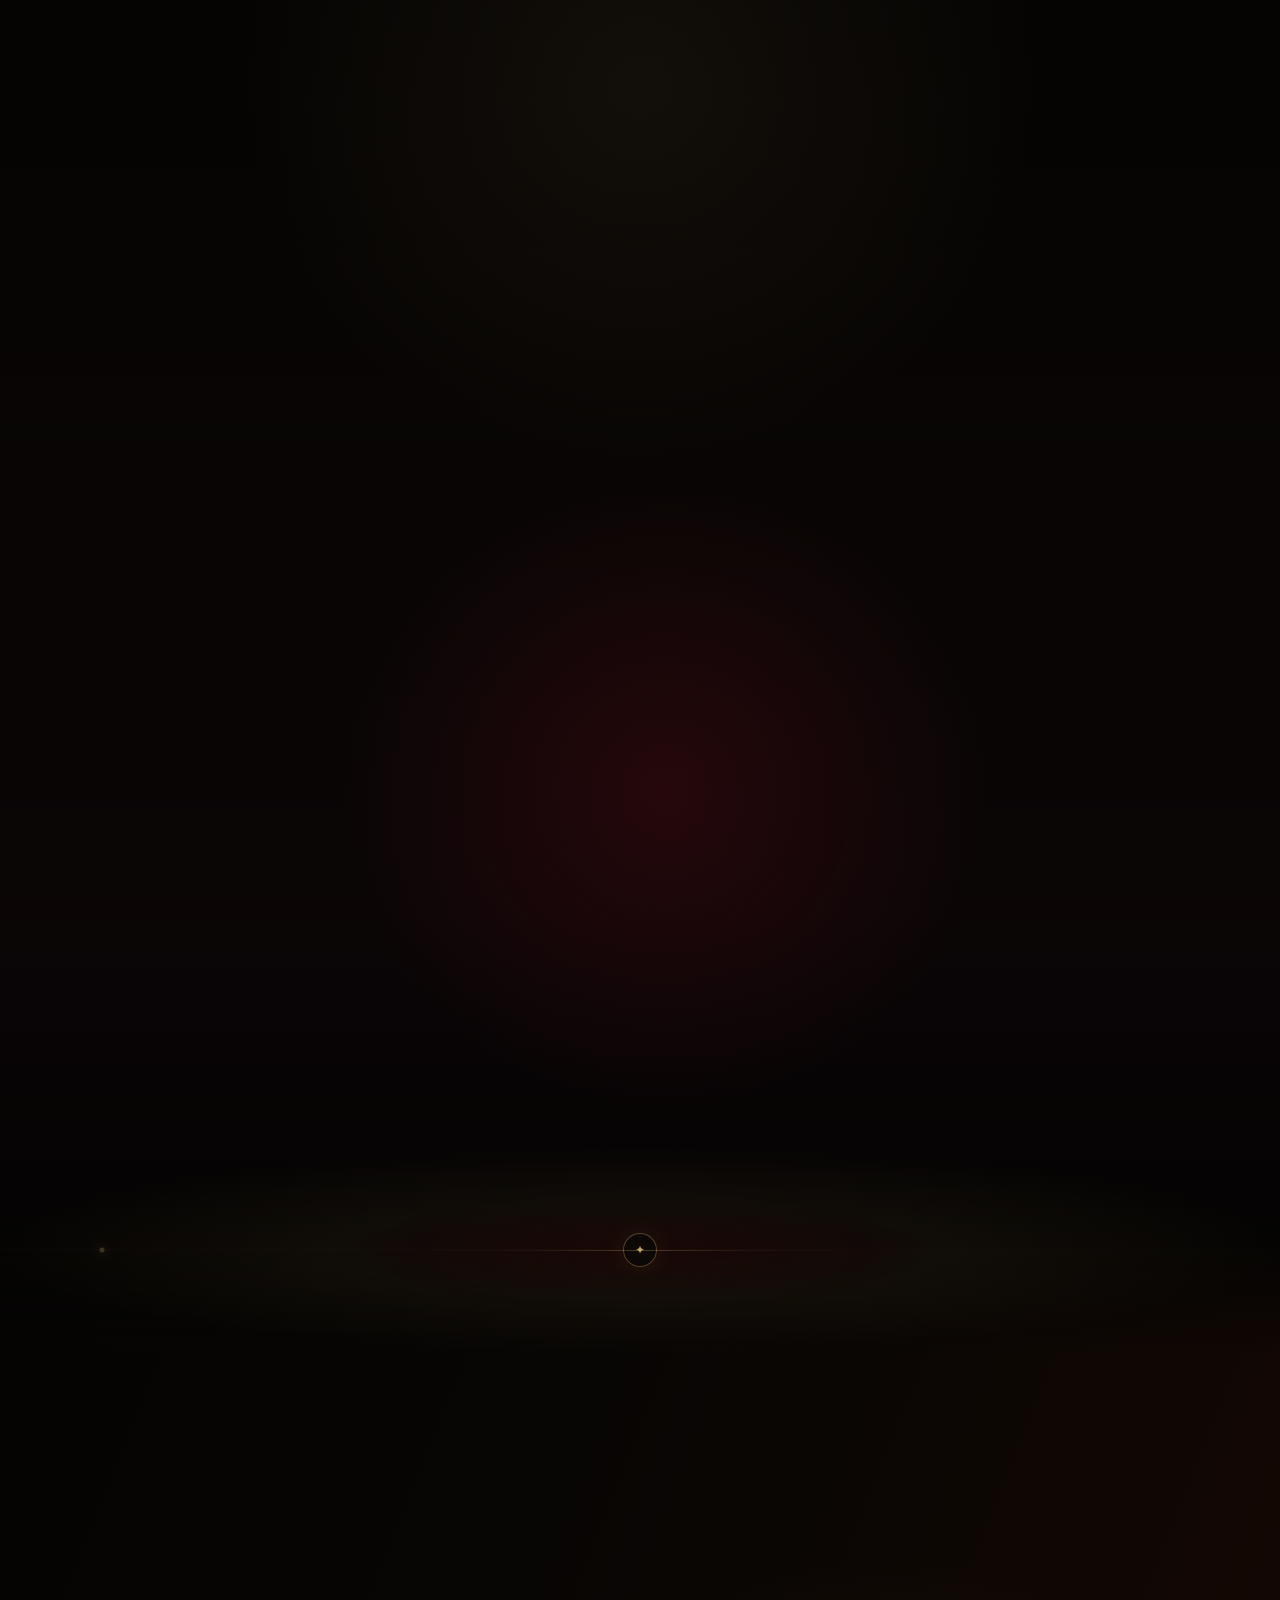
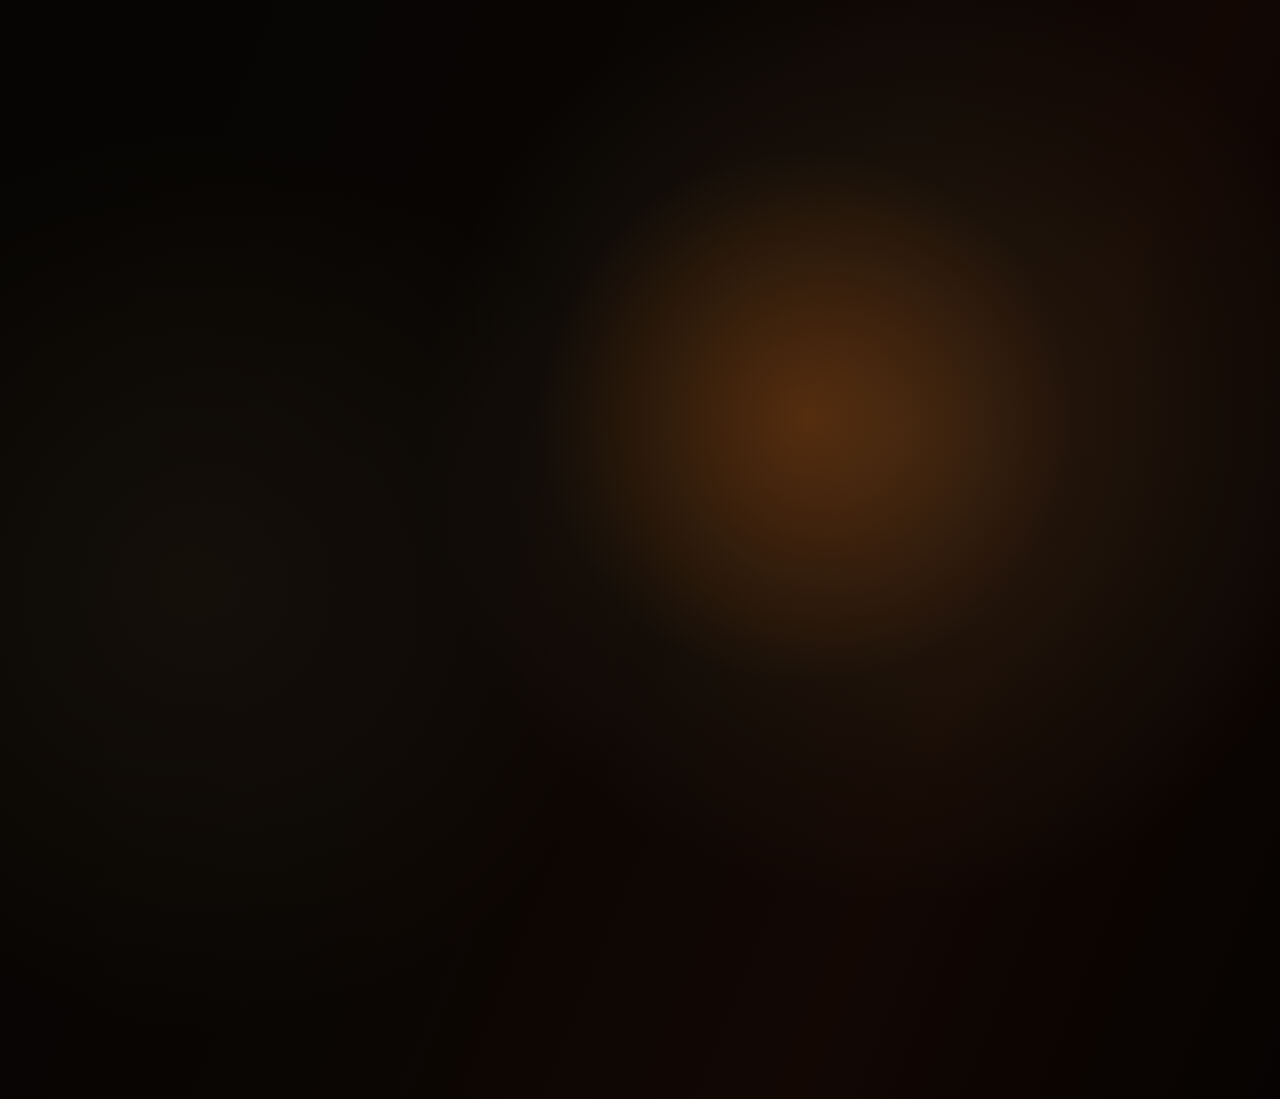
==== commit 4e319ecb: "feat: build institutional narrative before product offers" ====
--- a/index.html
+++ b/index.html
@@ -11,6 +11,7 @@
   <link href="https://fonts.googleapis.com/css2?family=Cormorant+Garamond:wght@400;500;600&family=Manrope:wght@400;500;600;700&display=swap" rel="stylesheet" />
   <link rel="icon" href="favicon.svg" type="image/svg+xml" />
   <link rel="stylesheet" href="styles.css" />
+  <link rel="stylesheet" href="styles-brand-narrative.css" />
 </head>
 <body>
   <div class="page-noise" aria-hidden="true"></div>
@@ -53,8 +54,8 @@
       </a>
 
       <nav class="desktop-nav" aria-label="Navegação principal">
-        <a href="#top">O problema</a>
-        <a href="#metodo">Método</a>
+        <a href="#problema" data-nav-problem>O problema</a>
+        <a href="#metodo" data-nav-method>Método</a>
         <a href="#conversion">Soluções</a>
       </nav>
 
@@ -71,8 +72,8 @@
   </header>
 
   <div class="mobile-menu" id="mobileMenu" aria-hidden="true">
-    <a href="#top">O problema</a>
-    <a href="#metodo">Método</a>
+    <a href="#problema" data-nav-problem>O problema</a>
+    <a href="#metodo" data-nav-method>Método</a>
     <a href="#conversion">Soluções</a>
     <button type="button" data-diagnostic-open>Diagnosticar minha clínica</button>
   </div>
@@ -226,6 +227,204 @@
 
       <div class="scroll-hint" aria-hidden="true"><span></span>Explore</div>
     </section>
+
+    <section class="brand-story brand-story--leak frame-corners" id="problema" aria-labelledby="problemTitle">
+      <div class="brand-story__shell">
+        <span class="brand-story__kicker" data-story-reveal>O intervalo invisível</span>
+        <h2 class="brand-story__title" id="problemTitle" data-story-reveal style="--story-delay: 80ms">
+          Sua clínica pode estar perdendo pacientes <em>antes da avaliação.</em>
+        </h2>
+        <p class="brand-story__lead" data-story-reveal style="--story-delay: 150ms">
+          O paciente viu seu conteúdo, chamou no WhatsApp, perguntou, comparou, esperou, esfriou e sumiu. Isso nem sempre é falta de interesse. Muitas vezes é uma <strong>quebra de confiança no caminho.</strong>
+        </p>
+
+        <div class="patient-path" aria-label="Caminho do paciente entre interesse e abandono">
+          <article class="patient-path__step" data-story-reveal style="--story-delay: 80ms">
+            <small>01</small>
+            <strong>Viu</strong>
+            <span>Encontrou a clínica por conteúdo, indicação ou anúncio.</span>
+          </article>
+          <article class="patient-path__step" data-story-reveal style="--story-delay: 140ms">
+            <small>02</small>
+            <strong>Chamou</strong>
+            <span>Abriu uma conversa tentando entender o próximo passo.</span>
+          </article>
+          <article class="patient-path__step" data-story-reveal style="--story-delay: 200ms">
+            <small>03</small>
+            <strong>Perguntou</strong>
+            <span>Buscou preço, segurança, contexto ou redução de incerteza.</span>
+          </article>
+          <article class="patient-path__step patient-path__step--break" data-story-reveal style="--story-delay: 260ms">
+            <small>04</small>
+            <strong>Comparou</strong>
+            <span>Sem contexto suficiente, a decisão começou a parecer commodity.</span>
+          </article>
+          <article class="patient-path__step patient-path__step--break" data-story-reveal style="--story-delay: 320ms">
+            <small>05</small>
+            <strong>Esfriou</strong>
+            <span>A conversa terminou sem condução, critério ou próximo passo claro.</span>
+          </article>
+          <article class="patient-path__step patient-path__step--break" data-story-reveal style="--story-delay: 380ms">
+            <small>06</small>
+            <strong>Sumiu</strong>
+            <span>A perda parece inexplicável porque ninguém registrou onde a confiança quebrou.</span>
+          </article>
+        </div>
+
+        <div class="brand-story__diagnosis" data-story-reveal>
+          <i aria-hidden="true">◎</i>
+          <div>
+            <strong>O paciente não some do nada.</strong>
+            <span>Em algum ponto, a clínica deixou de acumular confiança suficiente para a decisão avançar.</span>
+          </div>
+        </div>
+      </div>
+    </section>
+
+    <section class="brand-story brand-story--thesis" id="tese" aria-labelledby="thesisTitle">
+      <div class="brand-story__shell brand-story__split">
+        <div>
+          <span class="brand-story__kicker" data-story-reveal>A solução errada</span>
+          <h2 class="brand-story__title" id="thesisTitle" data-story-reveal style="--story-delay: 80ms">
+            Mais leads não corrigem uma jornada que <em>não transmite confiança.</em>
+          </h2>
+          <p class="brand-story__lead" data-story-reveal style="--story-delay: 150ms">
+            Se o atendimento não conduz, se o preço aparece antes do valor, se o follow-up não existe e se o posicionamento parece igual ao dos concorrentes, tráfego só leva mais pessoas até o mesmo vazamento.
+          </p>
+
+          <div class="enemy-grid" aria-label="Os três inimigos operacionais da Cevora">
+            <article class="enemy-card" data-story-reveal style="--story-delay: 220ms">
+              <span>01</span>
+              <div>
+                <strong>Marketing decorativo</strong>
+                <p>Visibilidade, posts e anúncios sem responsabilidade pelo que acontece depois do clique.</p>
+              </div>
+            </article>
+            <article class="enemy-card" data-story-reveal style="--story-delay: 280ms">
+              <span>02</span>
+              <div>
+                <strong>Atendimento improvisado</strong>
+                <p>Respostas educadas, porém genéricas, sem construção de contexto e sem condução de decisão.</p>
+              </div>
+            </article>
+            <article class="enemy-card" data-story-reveal style="--story-delay: 340ms">
+              <span>03</span>
+              <div>
+                <strong>Falta de mensuração</strong>
+                <p>A clínica suspeita do gargalo, mas não registra motivos de perda, follow-up ou passagem para avaliação.</p>
+              </div>
+            </article>
+          </div>
+        </div>
+
+        <div class="leak-machine" data-story-reveal aria-label="Visualização conceitual de um funil com vazamentos">
+          <div class="leak-machine__label"><span>Jornada atual</span><b>Entrada de interesse</b></div>
+          <div class="leak-machine__flow">
+            <span>Paciente demonstra interesse</span>
+            <span>Entra em contato com a clínica</span>
+            <span>Recebe informação sem contexto</span>
+            <span>Conversa termina sem próximo passo</span>
+            <span>Oportunidade deixa de ser acompanhada</span>
+          </div>
+          <div class="leak-machine__rupture">Mais tráfego acelera a perda.</div>
+          <div class="leak-machine__outcome">
+            <div><strong>Mais mensagens</strong><span>sem garantia de melhor condução</span></div>
+            <div><strong>Mais comparação</strong><span>quando o valor não foi construído</span></div>
+            <div><strong>Mais desperdício</strong><span>quando o motivo da perda não é medido</span></div>
+          </div>
+        </div>
+      </div>
+    </section>
+
+    <section class="brand-story brand-story--belief" id="conflito" aria-labelledby="beliefTitle">
+      <div class="brand-story__shell">
+        <span class="brand-story__kicker" data-story-reveal>A injustiça que a Cevora combate</span>
+        <h2 class="brand-story__title" id="beliefTitle" data-story-reveal style="--story-delay: 80ms">
+          Cirurgiões sérios não deveriam precisar <em>parecer baratos para crescer.</em>
+        </h2>
+        <p class="brand-story__lead" data-story-reveal style="--story-delay: 150ms">
+          Competência clínica não se distribui sozinha. Antes da consulta, o paciente precisa encontrar, entender e confiar. A função da Cevora é organizar esse caminho sem transformar o médico em vendedor, influencer ou clínica de promoção.
+        </p>
+
+        <div class="identity-shift">
+          <article class="identity-shift__state" data-story-reveal style="--story-delay: 220ms">
+            <small>Estado atual</small>
+            <strong>Disputando atenção e sendo comparado por preço</strong>
+            <p>A clínica investe em presença, mas a jornada ainda deixa o paciente interpretar valor sozinho.</p>
+          </article>
+          <div class="identity-shift__arrow" data-story-reveal style="--story-delay: 280ms" aria-hidden="true">→</div>
+          <article class="identity-shift__state identity-shift__state--after" data-story-reveal style="--story-delay: 340ms">
+            <small>Transformação</small>
+            <strong>Autoridade escolhida com confiança</strong>
+            <p>Posicionamento, pré-consulta e mensuração trabalham juntos para tornar a escolha mais clara.</p>
+          </article>
+        </div>
+
+        <p class="guide-line" data-story-reveal>
+          <strong>Você entende de cirurgia.</strong> A Cevora entende o caminho que acontece antes de o paciente sentar na sua frente.
+        </p>
+      </div>
+    </section>
+
+    <section class="brand-story brand-story--method frame-corners" id="metodo" aria-labelledby="methodTitle">
+      <div class="brand-story__shell">
+        <span class="brand-story__kicker" data-story-reveal>Método Cevora</span>
+        <h2 class="brand-story__title" id="methodTitle" data-story-reveal style="--story-delay: 80ms">
+          Uma jornada complexa. <em>Um plano simples.</em>
+        </h2>
+        <p class="brand-story__lead" data-story-reveal style="--story-delay: 150ms">
+          A Cevora não começa vendendo uma ferramenta. Primeiro identifica o gargalo, depois estrutura a correção e só então mede se o sistema está fazendo o paciente avançar.
+        </p>
+
+        <div class="method-path">
+          <article class="method-path__step" data-step="01" data-story-reveal style="--story-delay: 180ms">
+            <small>Etapa 01</small>
+            <h3>Diagnosticar onde a confiança vaza</h3>
+            <p>Mapeamos o caminho atual para separar impressão de evidência e descobrir o ponto prioritário.</p>
+            <ul>
+              <li>Posicionamento e primeira impressão</li>
+              <li>WhatsApp e pergunta de preço</li>
+              <li>Follow-up, agendamento e motivos de perda</li>
+            </ul>
+          </article>
+          <article class="method-path__step" data-step="02" data-story-reveal style="--story-delay: 260ms">
+            <small>Etapa 02</small>
+            <h3>Estruturar a jornada de pré-consulta</h3>
+            <p>Criamos um caminho claro para acolher, educar, qualificar e conduzir sem transformar a experiência em um script frio.</p>
+            <ul>
+              <li>Mensagem e oferta por procedimento</li>
+              <li>Roteiros, páginas e próximos passos</li>
+              <li>Automação como proteção de padrão</li>
+            </ul>
+          </article>
+          <article class="method-path__step" data-step="03" data-story-reveal style="--story-delay: 340ms">
+            <small>Etapa 03</small>
+            <h3>Converter, medir e melhorar</h3>
+            <p>Acompanhamos a passagem entre interesse e avaliação para corrigir gargalos com base no comportamento real.</p>
+            <ul>
+              <li>Conversão de contatos em avaliações</li>
+              <li>Origem dos melhores pacientes</li>
+              <li>Prioridade de otimização da jornada</li>
+            </ul>
+          </article>
+        </div>
+
+        <div class="method-cta" data-story-reveal>
+          <div class="method-cta__copy">
+            <strong>Antes de buscar mais pacientes, descubra onde os atuais estão sumindo.</strong>
+            <span>O diagnóstico mostra qual parte da jornada precisa ser corrigida primeiro.</span>
+          </div>
+          <div class="method-cta__actions">
+            <button class="button button--primary magnetic" type="button" data-diagnostic-open>
+              <span>Diagnosticar minha clínica</span><i aria-hidden="true">↗</i>
+            </button>
+            <a class="button button--ghost magnetic" href="#conversion">
+              <span>Conhecer as soluções</span>
+            </a>
+          </div>
+        </div>
+      </div>
+    </section>
   </main>
 
   <div class="modal" id="demoModal" aria-hidden="true" role="dialog" aria-modal="true" aria-labelledby="demoTitle">
@@ -291,6 +490,7 @@
 
   <script src="https://cdn.jsdelivr.net/npm/gsap@3.12.5/dist/gsap.min.js"></script>
   <script src="script.js"></script>
+  <script src="brand-narrative.js"></script>
   <script>
     (() => {
       'use strict';
--- a/styles-brand-narrative.css
+++ b/styles-brand-narrative.css
@@ -0,0 +1,745 @@
+.brand-story {
+  position: relative;
+  width: var(--frame);
+  margin: 0 auto;
+  padding: clamp(96px, 10vw, 168px) clamp(22px, 5vw, 86px);
+  overflow: hidden;
+  isolation: isolate;
+  border-right: 1px solid rgba(216, 173, 95, .12);
+  border-left: 1px solid rgba(216, 173, 95, .12);
+  background:
+    radial-gradient(circle at 88% 12%, rgba(125, 17, 29, .13), transparent 30%),
+    linear-gradient(180deg, rgba(5, 4, 3, .96), rgba(9, 7, 5, .98));
+  scroll-margin-top: 104px;
+}
+
+.brand-story::before {
+  content: "";
+  position: absolute;
+  inset: 0;
+  z-index: -2;
+  pointer-events: none;
+  background-image:
+    linear-gradient(to right, rgba(216, 173, 95, .025) 1px, transparent 1px),
+    linear-gradient(to bottom, rgba(216, 173, 95, .02) 1px, transparent 1px);
+  background-size: 76px 76px;
+  mask-image: linear-gradient(90deg, transparent, black 18%, black 82%, transparent);
+}
+
+.brand-story::after {
+  content: "";
+  position: absolute;
+  left: 8%;
+  right: 8%;
+  bottom: 0;
+  height: 1px;
+  background: linear-gradient(90deg, transparent, rgba(216, 173, 95, .32), transparent);
+}
+
+.brand-story__shell {
+  position: relative;
+  z-index: 2;
+  width: min(100%, 1260px);
+  margin: 0 auto;
+}
+
+.brand-story__kicker {
+  display: inline-flex;
+  align-items: center;
+  gap: 12px;
+  margin-bottom: 28px;
+  color: var(--gold-bright);
+  font-size: 11px;
+  font-weight: 700;
+  letter-spacing: .18em;
+  text-transform: uppercase;
+}
+
+.brand-story__kicker::before {
+  content: "";
+  width: 34px;
+  height: 1px;
+  background: linear-gradient(90deg, var(--red-bright), var(--gold));
+}
+
+.brand-story__title {
+  max-width: 1000px;
+  margin: 0;
+  font-family: "Cormorant Garamond", serif;
+  font-size: clamp(48px, 6vw, 96px);
+  font-weight: 500;
+  line-height: .94;
+  letter-spacing: -.035em;
+  text-wrap: balance;
+}
+
+.brand-story__title em {
+  color: var(--gold-bright);
+  font-style: normal;
+}
+
+.brand-story__lead {
+  max-width: 780px;
+  margin: 32px 0 0;
+  color: rgba(241, 234, 223, .72);
+  font-size: clamp(17px, 1.35vw, 21px);
+  line-height: 1.75;
+}
+
+.brand-story__lead strong {
+  color: var(--cream);
+  font-weight: 600;
+}
+
+.brand-story--leak {
+  padding-top: clamp(110px, 12vw, 190px);
+}
+
+.patient-path {
+  position: relative;
+  display: grid;
+  grid-template-columns: repeat(6, minmax(0, 1fr));
+  margin-top: clamp(56px, 7vw, 96px);
+  border-top: 1px solid rgba(216, 173, 95, .18);
+  border-bottom: 1px solid rgba(216, 173, 95, .18);
+}
+
+.patient-path::before {
+  content: "";
+  position: absolute;
+  top: -1px;
+  left: 0;
+  width: 16.666%;
+  height: 1px;
+  background: linear-gradient(90deg, var(--red-bright), var(--gold-bright));
+  box-shadow: 0 0 22px rgba(216, 173, 95, .4);
+  animation: patient-path-scan 8s ease-in-out infinite;
+}
+
+.patient-path__step {
+  position: relative;
+  min-height: 230px;
+  padding: 28px 22px 30px;
+  border-right: 1px solid rgba(216, 173, 95, .12);
+  background: linear-gradient(180deg, rgba(255, 255, 255, .014), transparent);
+  transition: background .4s var(--ease-out), transform .4s var(--ease-out);
+}
+
+.patient-path__step:last-child {
+  border-right: 0;
+}
+
+.patient-path__step:hover {
+  z-index: 2;
+  transform: translateY(-6px);
+  background: linear-gradient(180deg, rgba(216, 173, 95, .055), rgba(125, 17, 29, .025));
+}
+
+.patient-path__step small {
+  display: block;
+  margin-bottom: 38px;
+  color: rgba(216, 173, 95, .58);
+  font-size: 10px;
+  font-weight: 700;
+  letter-spacing: .16em;
+}
+
+.patient-path__step strong {
+  display: block;
+  margin-bottom: 12px;
+  font-family: "Cormorant Garamond", serif;
+  font-size: clamp(29px, 2.2vw, 39px);
+  font-weight: 500;
+  line-height: 1;
+}
+
+.patient-path__step span {
+  display: block;
+  color: rgba(241, 234, 223, .58);
+  font-size: 13px;
+  line-height: 1.65;
+}
+
+.patient-path__step--break {
+  background:
+    radial-gradient(circle at 50% 100%, rgba(182, 39, 55, .16), transparent 65%),
+    linear-gradient(180deg, rgba(125, 17, 29, .08), transparent);
+}
+
+.patient-path__step--break::after {
+  content: "";
+  position: absolute;
+  right: -4px;
+  bottom: 32px;
+  width: 8px;
+  height: 8px;
+  border-radius: 50%;
+  background: var(--red-bright);
+  box-shadow: 0 0 24px rgba(182, 39, 55, .9);
+}
+
+.brand-story__diagnosis {
+  display: grid;
+  grid-template-columns: auto minmax(0, 1fr);
+  gap: 22px;
+  align-items: center;
+  max-width: 900px;
+  margin: 48px 0 0 auto;
+  padding: 26px 30px;
+  border: 1px solid rgba(216, 173, 95, .23);
+  background: rgba(15, 12, 9, .7);
+  box-shadow: 0 24px 70px rgba(0, 0, 0, .24);
+}
+
+.brand-story__diagnosis i {
+  display: grid;
+  width: 46px;
+  height: 46px;
+  place-items: center;
+  border: 1px solid rgba(182, 39, 55, .5);
+  border-radius: 50%;
+  color: var(--gold-bright);
+  font-style: normal;
+  box-shadow: inset 0 0 24px rgba(125, 17, 29, .12);
+}
+
+.brand-story__diagnosis strong {
+  display: block;
+  margin-bottom: 5px;
+  color: var(--cream);
+  font-family: "Cormorant Garamond", serif;
+  font-size: 25px;
+  font-weight: 500;
+}
+
+.brand-story__diagnosis span {
+  color: rgba(241, 234, 223, .58);
+  font-size: 14px;
+  line-height: 1.6;
+}
+
+.brand-story--thesis {
+  background:
+    radial-gradient(circle at 12% 50%, rgba(125, 17, 29, .14), transparent 31%),
+    linear-gradient(180deg, rgba(8, 6, 5, .99), rgba(5, 4, 3, .98));
+}
+
+.brand-story__split {
+  display: grid;
+  grid-template-columns: minmax(0, .92fr) minmax(0, 1.08fr);
+  gap: clamp(46px, 7vw, 110px);
+  align-items: center;
+}
+
+.leak-machine {
+  position: relative;
+  min-height: 560px;
+  padding: 36px;
+  border: 1px solid rgba(216, 173, 95, .2);
+  background:
+    linear-gradient(135deg, rgba(216, 173, 95, .045), transparent 42%),
+    rgba(10, 8, 7, .72);
+  box-shadow: 0 30px 100px rgba(0, 0, 0, .34);
+}
+
+.leak-machine__label {
+  display: flex;
+  align-items: center;
+  justify-content: space-between;
+  padding-bottom: 18px;
+  border-bottom: 1px solid rgba(216, 173, 95, .15);
+  color: rgba(241, 234, 223, .56);
+  font-size: 10px;
+  font-weight: 700;
+  letter-spacing: .16em;
+  text-transform: uppercase;
+}
+
+.leak-machine__label b {
+  color: var(--gold-bright);
+  font-weight: 600;
+}
+
+.leak-machine__flow {
+  position: relative;
+  display: grid;
+  gap: 15px;
+  margin-top: 42px;
+}
+
+.leak-machine__flow span {
+  position: relative;
+  display: flex;
+  align-items: center;
+  min-height: 58px;
+  padding: 0 20px;
+  overflow: hidden;
+  border: 1px solid rgba(216, 173, 95, .14);
+  color: rgba(241, 234, 223, .72);
+  font-size: 13px;
+}
+
+.leak-machine__flow span::before {
+  content: "";
+  position: absolute;
+  inset: 0 auto 0 0;
+  width: var(--flow, 100%);
+  z-index: -1;
+  background: linear-gradient(90deg, rgba(216, 173, 95, .12), rgba(125, 17, 29, .04));
+}
+
+.leak-machine__flow span:nth-child(1) { --flow: 100%; }
+.leak-machine__flow span:nth-child(2) { --flow: 82%; }
+.leak-machine__flow span:nth-child(3) { --flow: 61%; }
+.leak-machine__flow span:nth-child(4) { --flow: 39%; }
+.leak-machine__flow span:nth-child(5) { --flow: 24%; }
+
+.leak-machine__rupture {
+  position: relative;
+  display: grid;
+  place-items: center;
+  min-height: 98px;
+  margin: 18px 0;
+  color: var(--red-bright);
+  font-family: "Cormorant Garamond", serif;
+  font-size: 27px;
+  text-align: center;
+}
+
+.leak-machine__rupture::before,
+.leak-machine__rupture::after {
+  content: "";
+  position: absolute;
+  left: 10%;
+  right: 10%;
+  height: 1px;
+  background: linear-gradient(90deg, transparent, rgba(182, 39, 55, .65), transparent);
+}
+
+.leak-machine__rupture::before { top: 22px; }
+.leak-machine__rupture::after { bottom: 22px; }
+
+.leak-machine__outcome {
+  display: grid;
+  grid-template-columns: repeat(3, 1fr);
+  gap: 10px;
+}
+
+.leak-machine__outcome div {
+  padding: 18px 14px;
+  border: 1px solid rgba(216, 173, 95, .13);
+  background: rgba(255, 255, 255, .012);
+}
+
+.leak-machine__outcome strong {
+  display: block;
+  margin-bottom: 7px;
+  color: var(--gold-bright);
+  font-family: "Cormorant Garamond", serif;
+  font-size: 21px;
+  font-weight: 500;
+}
+
+.leak-machine__outcome span {
+  color: rgba(241, 234, 223, .48);
+  font-size: 11px;
+  line-height: 1.45;
+}
+
+.enemy-grid {
+  display: grid;
+  gap: 12px;
+  margin-top: 42px;
+}
+
+.enemy-card {
+  display: grid;
+  grid-template-columns: 44px minmax(0, 1fr);
+  gap: 18px;
+  padding: 22px 24px;
+  border: 1px solid rgba(216, 173, 95, .14);
+  background: rgba(255, 255, 255, .012);
+  transition: border-color .35s, background .35s, transform .35s var(--ease-out);
+}
+
+.enemy-card:hover {
+  transform: translateX(6px);
+  border-color: rgba(216, 173, 95, .32);
+  background: rgba(216, 173, 95, .028);
+}
+
+.enemy-card > span {
+  display: grid;
+  width: 44px;
+  height: 44px;
+  place-items: center;
+  border: 1px solid rgba(182, 39, 55, .42);
+  border-radius: 50%;
+  color: var(--red-bright);
+  font-size: 12px;
+  font-weight: 700;
+}
+
+.enemy-card strong {
+  display: block;
+  margin-bottom: 6px;
+  font-family: "Cormorant Garamond", serif;
+  font-size: 25px;
+  font-weight: 500;
+}
+
+.enemy-card p {
+  margin: 0;
+  color: rgba(241, 234, 223, .56);
+  font-size: 13px;
+  line-height: 1.65;
+}
+
+.brand-story--belief {
+  text-align: center;
+  background:
+    radial-gradient(circle at 50% 42%, rgba(216, 173, 95, .075), transparent 27%),
+    linear-gradient(180deg, rgba(5, 4, 3, .98), rgba(8, 6, 5, .99));
+}
+
+.brand-story--belief .brand-story__shell {
+  max-width: 1140px;
+}
+
+.brand-story--belief .brand-story__kicker {
+  justify-content: center;
+}
+
+.brand-story--belief .brand-story__title {
+  max-width: 1040px;
+  margin-inline: auto;
+  font-size: clamp(54px, 7vw, 108px);
+}
+
+.brand-story--belief .brand-story__lead {
+  margin-inline: auto;
+}
+
+.identity-shift {
+  display: grid;
+  grid-template-columns: 1fr auto 1fr;
+  gap: 28px;
+  align-items: stretch;
+  margin-top: clamp(58px, 8vw, 100px);
+  text-align: left;
+}
+
+.identity-shift__state {
+  padding: 34px;
+  border: 1px solid rgba(216, 173, 95, .16);
+  background: rgba(255, 255, 255, .012);
+}
+
+.identity-shift__state small {
+  display: block;
+  margin-bottom: 18px;
+  color: rgba(216, 173, 95, .54);
+  font-size: 10px;
+  font-weight: 700;
+  letter-spacing: .16em;
+  text-transform: uppercase;
+}
+
+.identity-shift__state strong {
+  display: block;
+  margin-bottom: 14px;
+  font-family: "Cormorant Garamond", serif;
+  font-size: clamp(31px, 3vw, 46px);
+  font-weight: 500;
+  line-height: 1.05;
+}
+
+.identity-shift__state p {
+  margin: 0;
+  color: rgba(241, 234, 223, .54);
+  font-size: 14px;
+  line-height: 1.7;
+}
+
+.identity-shift__state--after {
+  border-color: rgba(216, 173, 95, .34);
+  background: linear-gradient(135deg, rgba(216, 173, 95, .06), rgba(125, 17, 29, .035));
+  box-shadow: 0 24px 80px rgba(0, 0, 0, .25);
+}
+
+.identity-shift__arrow {
+  display: grid;
+  place-items: center;
+  color: var(--gold-bright);
+  font-size: 32px;
+}
+
+.guide-line {
+  max-width: 850px;
+  margin: 56px auto 0;
+  padding-top: 32px;
+  border-top: 1px solid rgba(216, 173, 95, .18);
+  color: rgba(241, 234, 223, .58);
+  font-size: 14px;
+  line-height: 1.8;
+}
+
+.guide-line strong {
+  color: var(--cream);
+  font-weight: 600;
+}
+
+.brand-story--method {
+  padding-bottom: clamp(110px, 12vw, 188px);
+  background:
+    radial-gradient(circle at 50% 100%, rgba(125, 17, 29, .13), transparent 38%),
+    linear-gradient(180deg, rgba(8, 6, 5, .99), rgba(5, 4, 3, .98));
+}
+
+.brand-story--method .brand-story__title {
+  max-width: 880px;
+}
+
+.method-path {
+  position: relative;
+  display: grid;
+  grid-template-columns: repeat(3, 1fr);
+  gap: 1px;
+  margin-top: clamp(58px, 8vw, 104px);
+  padding: 1px;
+  background: linear-gradient(90deg, rgba(216, 173, 95, .08), rgba(216, 173, 95, .36), rgba(216, 173, 95, .08));
+}
+
+.method-path__step {
+  position: relative;
+  min-height: 390px;
+  padding: 40px 34px;
+  overflow: hidden;
+  background: rgba(8, 6, 5, .98);
+}
+
+.method-path__step::before {
+  content: attr(data-step);
+  position: absolute;
+  right: 18px;
+  bottom: -35px;
+  color: rgba(216, 173, 95, .045);
+  font-family: "Cormorant Garamond", serif;
+  font-size: 170px;
+  line-height: 1;
+}
+
+.method-path__step > small {
+  display: block;
+  margin-bottom: 52px;
+  color: var(--gold-bright);
+  font-size: 10px;
+  font-weight: 700;
+  letter-spacing: .16em;
+  text-transform: uppercase;
+}
+
+.method-path__step h3 {
+  max-width: 270px;
+  margin: 0 0 20px;
+  font-family: "Cormorant Garamond", serif;
+  font-size: clamp(34px, 3vw, 49px);
+  font-weight: 500;
+  line-height: 1;
+}
+
+.method-path__step p {
+  max-width: 310px;
+  margin: 0;
+  color: rgba(241, 234, 223, .55);
+  font-size: 14px;
+  line-height: 1.75;
+}
+
+.method-path__step ul {
+  display: grid;
+  gap: 10px;
+  margin: 28px 0 0;
+  padding: 0;
+  list-style: none;
+}
+
+.method-path__step li {
+  display: flex;
+  gap: 10px;
+  align-items: flex-start;
+  color: rgba(241, 234, 223, .66);
+  font-size: 12px;
+  line-height: 1.5;
+}
+
+.method-path__step li::before {
+  content: "✦";
+  color: var(--red-bright);
+  font-size: 9px;
+  margin-top: 3px;
+}
+
+.method-cta {
+  display: flex;
+  align-items: center;
+  justify-content: space-between;
+  gap: 30px;
+  margin-top: 52px;
+  padding: 34px 38px;
+  border: 1px solid rgba(216, 173, 95, .24);
+  background: linear-gradient(90deg, rgba(216, 173, 95, .04), rgba(125, 17, 29, .04));
+}
+
+.method-cta__copy strong {
+  display: block;
+  margin-bottom: 8px;
+  font-family: "Cormorant Garamond", serif;
+  font-size: clamp(27px, 2.5vw, 38px);
+  font-weight: 500;
+}
+
+.method-cta__copy span {
+  color: rgba(241, 234, 223, .55);
+  font-size: 13px;
+  line-height: 1.6;
+}
+
+.method-cta__actions {
+  display: flex;
+  gap: 12px;
+  flex: 0 0 auto;
+}
+
+.story-motion-ready [data-story-reveal] {
+  opacity: 0;
+  transform: translateY(30px);
+  transition:
+    opacity .85s var(--ease-out),
+    transform .85s var(--ease-out);
+  transition-delay: var(--story-delay, 0ms);
+}
+
+.story-motion-ready [data-story-reveal].is-visible {
+  opacity: 1;
+  transform: none;
+}
+
+@keyframes patient-path-scan {
+  0%, 100% { transform: translateX(0); opacity: .48; }
+  50% { transform: translateX(500%); opacity: 1; }
+}
+
+@media (prefers-reduced-motion: reduce) {
+  .patient-path::before { animation: none; }
+  .story-motion-ready [data-story-reveal] {
+    opacity: 1;
+    transform: none;
+    transition: none;
+  }
+}
+
+@media (max-width: 1180px) {
+  .patient-path {
+    grid-template-columns: repeat(3, 1fr);
+  }
+  .patient-path__step:nth-child(3) { border-right: 0; }
+  .patient-path__step:nth-child(-n+3) { border-bottom: 1px solid rgba(216, 173, 95, .12); }
+  .patient-path::before { display: none; }
+  .brand-story__split {
+    grid-template-columns: 1fr;
+  }
+  .leak-machine {
+    width: min(100%, 720px);
+    min-height: auto;
+  }
+}
+
+@media (max-width: 900px) {
+  .brand-story {
+    width: min(100% - 24px, 1600px);
+    padding-inline: 24px;
+  }
+  .identity-shift {
+    grid-template-columns: 1fr;
+  }
+  .identity-shift__arrow {
+    min-height: 44px;
+    transform: rotate(90deg);
+  }
+  .method-path {
+    grid-template-columns: 1fr;
+  }
+  .method-path__step {
+    min-height: 330px;
+  }
+  .method-cta {
+    align-items: flex-start;
+    flex-direction: column;
+  }
+  .method-cta__actions {
+    width: 100%;
+    flex-wrap: wrap;
+  }
+}
+
+@media (max-width: 680px) {
+  .brand-story {
+    padding-block: 88px;
+  }
+  .brand-story__title {
+    font-size: clamp(44px, 13vw, 64px);
+  }
+  .brand-story__lead {
+    font-size: 16px;
+  }
+  .patient-path {
+    grid-template-columns: 1fr;
+  }
+  .patient-path__step {
+    min-height: 0;
+    border-right: 0;
+    border-bottom: 1px solid rgba(216, 173, 95, .12);
+  }
+  .patient-path__step:last-child { border-bottom: 0; }
+  .patient-path__step small { margin-bottom: 20px; }
+  .patient-path__step--break::after { display: none; }
+  .brand-story__diagnosis {
+    grid-template-columns: 1fr;
+    margin-top: 34px;
+  }
+  .leak-machine {
+    padding: 24px 18px;
+  }
+  .leak-machine__outcome {
+    grid-template-columns: 1fr;
+  }
+  .enemy-card {
+    grid-template-columns: 36px minmax(0, 1fr);
+    padding: 20px 18px;
+  }
+  .enemy-card > span {
+    width: 36px;
+    height: 36px;
+  }
+  .identity-shift__state,
+  .method-path__step {
+    padding: 28px 24px;
+  }
+  .method-path__step {
+    min-height: 0;
+  }
+  .method-path__step > small {
+    margin-bottom: 30px;
+  }
+  .method-cta {
+    padding: 28px 22px;
+  }
+  .method-cta__actions {
+    display: grid;
+  }
+  .method-cta__actions .button {
+    width: 100%;
+    justify-content: center;
+  }
+}
